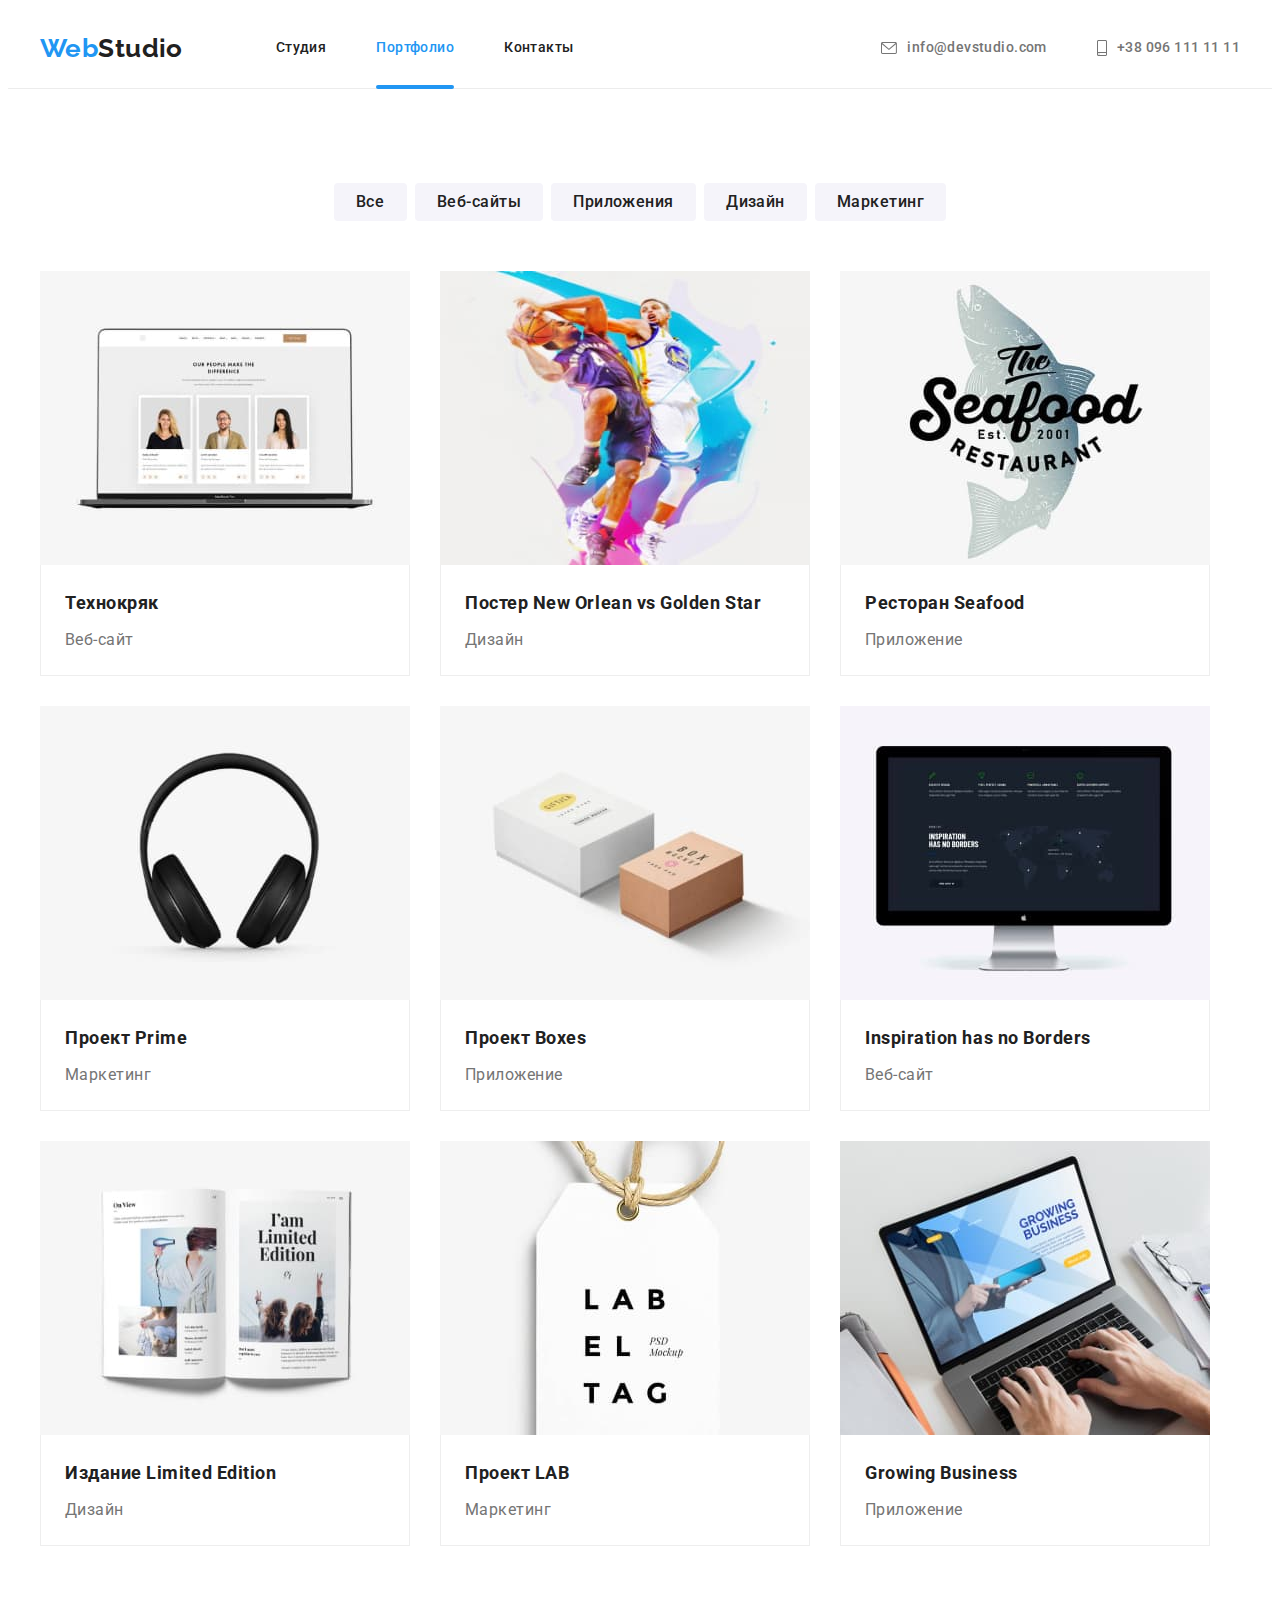
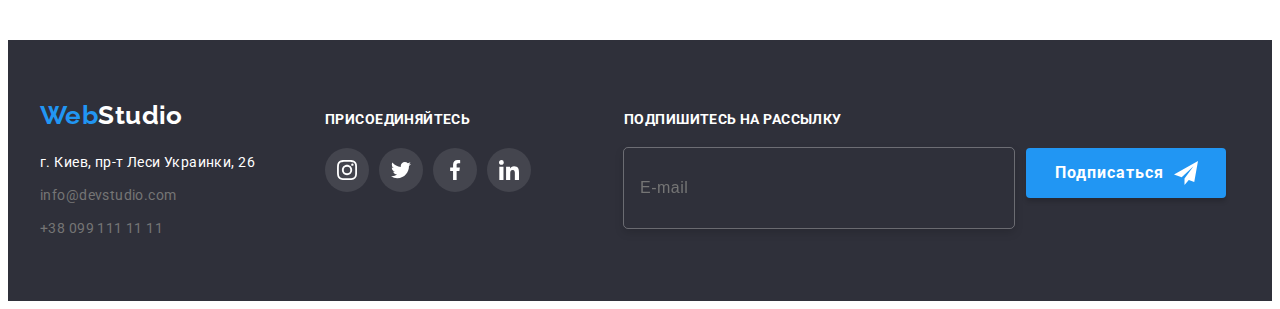
==== portfolio.html @ 765ac51c "Initial commit" ====
<!DOCTYPE html>
<html lang="ru">
  <head>
    <meta charset="UTF-8" />
    <meta http-equiv="X-UA-Compatible" content="IE=edge" />
    <meta name="viewport" content="width=device-width, initial-scale=1.0" />
    <title>HomeWork 02</title>
    <!-- normolize -->
    <link
      rel="stylesheet"
      href="https://cdnjs.cloudflare.com/ajax/libs/modern-normalize/1.1.0/modern-normalize.min.css"
      integrity="sha512-wpPYUAdjBVSE4KJnH1VR1HeZfpl1ub8YT/NKx4PuQ5NmX2tKuGu6U/JRp5y+Y8XG2tV+wKQpNHVUX03MfMFn9Q=="
      crossorigin="anonymous"
      referrerpolicy="no-referrer"
    />

    <!-- styles -->
    <link rel="stylesheet" href="./css/styles.css" />
    <!-- fonts -->
    <link rel="preconnect" href="https://fonts.googleapis.com" />
    <link rel="preconnect" href="https://fonts.gstatic.com" crossorigin />
    <link
      href="https://fonts.googleapis.com/css2?family=Raleway:wght@700&family=Roboto:wght@400;500;700;900&display=swap"
      rel="stylesheet"
    />
  </head>

  <body>
    <header class="site-top">
      <div class="container head-nav">
        <nav class="site-top-nav">
          <a class="link logo top" href="./index.html" lang="en"
            >Web<span class="half-logo-top">Studio</span></a
          >
          <ul class="list site-nav">
            <li class="menu">
              <a class="link studio" href="./index.html">Студия</a>
            </li>
            <li class="menu menu-current">
              <a class="link portfolio current" href="./portfolio.html">Портфолио</a>
            </li>
            <li class="menu">
              <a class="link contacts" href="#">Контакты</a>
            </li>
          </ul>
        </nav>
        <ul class="list site-contact">
          <li class="menu">
            <a class="link email" href="mailto:info@devstudio.com">
              <svg class="icon-email" width="16" height="12">
                <use href="./images/icons.svg#icon-email"></use>
              </svg>
              info@devstudio.com</a
            >
          </li>
          <li class="menu">
            <a class="link tel" href="tel:+380961111111">
              <svg class="icon-smartphone" width="10" height="16">
                <use href="./images/icons.svg#icon-smartphone"></use>
              </svg>
              +38 096 111 11 11</a
            >
          </li>
        </ul>
      </div>
    </header>

    <main>
      <!-- section filter and portfolio-progect-->
      <section class="filter section">
        <div class="container">
          <h1 class="visually-hidden">Фильтр</h1>
          <ul class="list filter-list">
            <li class="filter-btn">
              <button class="btn oll" type="button">Все</button>
            </li>
            <li class="filter-btn">
              <button class="btn web" type="button">Веб-сайты</button>
            </li>
            <li class="filter-btn">
              <button class="btn app" type="button">Приложения</button>
            </li>
            <li class="filter-btn">
              <button class="btn design" type="button">Дизайн</button>
            </li>
            <li class="filter-btn">
              <button class="btn marketing" type="button">Маркетинг</button>
            </li>
          </ul>
          <!-- portfolio-progects -->
          <ul class="list progect-list">
            <li class="progect">
                <a class="progect-link" href="#" target="_blank" rel="noreferrer noopener">
                  
                  
                  <div class="container-overlay">
                    <img
                    class="progect-picture"
                    src="./images/img-portfolio/img.jpg"
                    alt="Технокряк"
                    width="370"/>
                    
                    <p class="overlay">
                      Ресурс предлагает комплексные предложения с разным уровнем функционала и
                      сервисов. Все это позволит посетителю получить исчерпывающие сведения о компании
                      или частном лице.
                    </p>
                  </div>
                  <div class="container-list">
                    <h2 class="name-progect">Технокряк</h2>
                    <p class="description">Веб-сайт</p>
                  </div>
                  
                </a>
              
            </li>
            <li class="progect">
              <a class="progect-link" href="#" target="_blank" rel="noreferrer noopener">
                
                <div class="container-overlay">
                  <img
                  class="progect-picture"
                  src="./images/img-portfolio/img1.jpg"
                  alt="Постер New Orlean vs Golden Star"
                  width="370"
                  height="294"
                />
                  <p class="overlay">
                    Ресурс предлагает комплексные предложения с разным уровнем функционала и
                    сервисов. Все это позволит посетителю получить исчерпывающие сведения о компании
                    или частном лице.
                  </p>
                </div>
                <div class="container-list">
                  <h2 class="name-progect">Постер New Orlean vs Golden Star</h2>
                  <p class="description">Дизайн</p>
                </div>
              </a>
            </li>
            <li class="progect">
              <a class="progect-link" href="#" target="_blank" rel="noreferrer noopener">
               
                <div class="container-overlay">
                  <img
                  class="progect-picture"
                  src="./images/img-portfolio/img2.jpg"
                  alt="Ресторан Seafood"
                  width="370"
                  height="294"
                />
                  <p class="overlay">
                    Ресурс предлагает комплексные предложения с разным уровнем функционала и
                    сервисов. Все это позволит посетителю получить исчерпывающие сведения о компании
                    или частном лице.
                  </p>
                </div>
                <div class="container-list">
                  <h2 class="name-progect">Ресторан Seafood</h2>
                  <p class="description">Приложение</p>
                </div>
              </a>
            </li>
            <li class="progect">
              <a class="progect-link" href="#" target="_blank" rel="noreferrer noopener">
                
                <div class="container-overlay">
                  <img
                  class="progect-picture"
                  src="./images/img-portfolio/img3.jpg"
                  alt="Проект Prime"
                  width="370"
                  height="294"
                />
                  <p class="overlay">
                    Ресурс предлагает комплексные предложения с разным уровнем функционала и
                    сервисов. Все это позволит посетителю получить исчерпывающие сведения о компании
                    или частном лице.
                  </p>
                </div>
                <div class="container-list">
                  <h2 class="name-progect">Проект Prime</h2>
                  <p class="description">Маркетинг</p>
                </div>
              </a>
            </li>
            <li class="progect">
              <a class="progect-link" href="#" target="_blank" rel="noreferrer noopener">
                
                <div class="container-overlay">
                  <img
                  class="progect-picture"
                  src="./images/img-portfolio/img4.jpg"
                  alt="Проект Boxes"
                  width="370"
                  height="294"
                />
                  <p class="overlay">
                    Ресурс предлагает комплексные предложения с разным уровнем функционала и
                    сервисов. Все это позволит посетителю получить исчерпывающие сведения о компании
                    или частном лице.
                  </p>
                </div>
                <div class="container-list">
                  <h2 class="name-progect">Проект Boxes</h2>
                  <p class="description">Приложение</p>
                </div>
              </a>
            </li>
            <li class="progect">
              <a class="progect-link" href="#" target="_blank" rel="noreferrer noopener">
                
                <div class="container-overlay">
                  <img
                  class="progect-picture"
                  src="./images/img-portfolio/img5.jpg"
                  alt="Inspiration has no Borders"
                  width="370"
                  height="294"
                />
                  <p class="overlay">
                    Ресурс предлагает комплексные предложения с разным уровнем функционала и
                    сервисов. Все это позволит посетителю получить исчерпывающие сведения о компании
                    или частном лице.
                  </p>
                </div>
                <div class="container-list">
                  <h2 class="name-progect">Inspiration has no Borders</h2>
                  <p class="description">Веб-сайт</p>
                </div>
              </a>
            </li>
            <li class="progect">
              <a class="progect-link" href="#" target="_blank" rel="noreferrer noopener">
                
                <div class="container-overlay">
                  <img
                  class="progect-picture"
                  src="./images/img-portfolio/img6.jpg"
                  alt="Издание Limited Edition"
                  width="370"
                  height="294"
                />
                  <p class="overlay">
                    Ресурс предлагает комплексные предложения с разным уровнем функционала и
                    сервисов. Все это позволит посетителю получить исчерпывающие сведения о компании
                    или частном лице.
                  </p>
                </div>
                <div class="container-list">
                  <h2 class="name-progect">Издание Limited Edition</h2>
                  <p class="description">Дизайн</p>
                </div>
              </a>
            </li>
            <li class="progect">
              <a class="progect-link" href="#" target="_blank" rel="noreferrer noopener">
               
                <div class="container-overlay">
                  <img
                  class="progect-picture"
                  src="./images/img-portfolio/img7.jpg"
                  alt="Проект LAB"
                  width="370"
                  height="294"
                />
                  <p class="overlay">
                    Ресурс предлагает комплексные предложения с разным уровнем функционала и
                    сервисов. Все это позволит посетителю получить исчерпывающие сведения о компании
                    или частном лице.
                  </p>
                </div>
                <div class="container-list">
                  <h2 class="name-progect">Проект LAB</h2>
                  <p class="description">Маркетинг</p>
                </div>
              </a>
            </li>
            <li class="progect growing">
              <a class="progect-link" href="#" target="_blank" rel="noreferrer noopener">
                
                <div class="container-overlay">
                  <img
                  class="progect-picture"
                  src="./images/img-portfolio/img8.jpg"
                  alt="Growing Business"
                  width="370"
                  height="294"
                />
                  <p class="overlay">
                    Ресурс предлагает комплексные предложения с разным уровнем функционала и
                    сервисов. Все это позволит посетителю получить исчерпывающие сведения о компании
                    или частном лице.
                  </p>
                </div>
                <div class="container-list">
                  <h2 class="name-progect">Growing Business</h2>
                  <p class="description">Приложение</p>
                </div>
              </a>
            </li>
          </ul>
        </div>
      </section>
    </main>

    <footer class="site-bottom">
      <div class="container container-bottom">
        <div class="bottom-nav">
          <a class="link logo bottom" href="./index.html" lang="en"
            >Web<span class="half-logo-bottom">Studio</span></a
          >
          <address class="navigation-bottom">
            <ul class="list bottom">
              <li>
                <a
                  class="link adress-bottom"
                  href="https://goo.gl/maps/gmw98fR5VfGrEu179"
                  target="_blank"
                  rel="noreferrer noopener"
                  >г. Киев, пр-т Леси Украинки, 26</a
                >
              </li>
              <li>
                <a class="link email-bottom" href="mailto:info@devstudio.com">info@devstudio.com</a>
              </li>
              <li>
                <a class="link tel-bottom" href="tel:+380991111111">+38 099 111 11 11</a>
              </li>
            </ul>
          </address>
        </div>
        <!-- соцсети -->

        <div class="bottom-social">
          <p class="tageline-social">присоединяйтесь</p>
          <ul class="list social-list">
            <li class="bottom-social-link">
              <a class="link bottom-link" href="#" target="_blank" rel="noreferrer noopener">
                <svg class="icon-social-bottom" width="20" height="20">
                  <use href="./images/icons.svg#icon-instagram"></use>
                </svg>
              </a>
            </li>
            <li class="bottom-social-link">
              <a class="link bottom-link" href="#" target="_blank" rel="noreferrer noopener">
                <svg class="icon-social-bottom" width="20" height="20">
                  <use href="./images/icons.svg#icon-twitter"></use>
                </svg>
              </a>
            </li>
            <li class="bottom-social-link">
              <a class="link bottom-link" href="#" target="_blank" rel="noreferrer noopener">
                <svg class="icon-social-bottom" width="20" height="20">
                  <use href="./images/icons.svg#icon-facebook"></use>
                </svg>
              </a>
            </li>
            <li class="bottom-social-link">
              <a class="link bottom-link" href="#" target="_blank" rel="noreferrer noopener">
                <svg class="icon-social-bottom" width="20" height="20">
                  <use href="./images/icons.svg#icon-linkedin"></use>
                </svg>
              </a>
            </li>
          </ul>
        </div>
         <!-- форма подписки -->
         <div class="container-form-bottom">
          <p class="tageline-social social-form-bottom">Подпишитесь на рассылку</p>
          <form class="form-bottom">
            <input class="bottom-input-email"
             type="email"
             name="bottom-user-email"
             placeholder="E-mail"
             id="bottom-user-mail"
             required>

            <button class=" btn bottom-submit-btn" type="submit">Подписаться
              <svg class="icon-send-bottom" width="24" height="24">
                <use href="./images/icons.svg#icon-send"></use>
              </svg>
            </button>
          </form>
        </div>
      </div>
    </footer>
  </body>
</html>
---- css/styles.css ----
/* *,
*::before,
*::after {
  box-sizing: border-box;
} */


:root {
    --bk-color-body: #E5E5E5;
    --border-line-header: #ECECEC;
    --base-blue-color: #2196F3;
    --txt-gray-color: #757575;
    --txt-darkgray-color: #212121;
    --hover-txt-btn: #FFFFFF;
    --bk-cl-btn: #F5F4FA;
    --bk-cl-darkgray:#2F303A;
    --tagline-gray-cl:#212121;
    --bk-hat-blue:#188CE8;
    --pr-br-cl: #EEEEEE;
    --icon-fon: #F5F4FA;
    --color-social-icon-team: #AFB1B8;
    --bkc-p-we-doing: rgba(47, 48, 58, 0.8);

    /* animation */
    --animation: 250ms, cubic-bezier(0.4, 0, 0.2, 1);
}
body {
    font-family: 'Roboto', sans-serif;
    font-size: 14px;
    letter-spacing: 0.03em;
    background-color: var(--hover-txt-btn);
    color: var(--txt-gray-color);
}
h1,
h2,
h3,
h4,
h5,
h6,
p {
    margin: 0;
}
img {
    display: block;
    max-width: 100%;
    height: auto;
}
address {
    font-style: normal;
}
.container {
    width: 1200px;
    margin-left: auto;
    margin-right: auto;
    padding-left: 15px;
    padding-right: 15px;
}
.section { 
    padding-top: 94px;
    padding-bottom: 94px;
}
.list {
    list-style: none;
    margin: 0;
    padding: 0;
}
.link {
    text-decoration: none;
}
.site-top {
    border-bottom: 1px solid var(--border-line-header);
}


/* логотип */
.logo {
    color: var(--base-blue-color);
    font-family: 'Raleway', sans-serif;
    font-weight: 700;
    font-size: 26px;
    line-height: 1.19;
      
}
.half-logo-top {
    color:var(--txt-darkgray-color);
}

/* навигация в хэдэр */

.site-nav,
.site-contact,
.site-top-nav,
.head-nav {
    display: flex;
}
.site-nav {
    margin-left: 93px;
}
.site-top-nav,
.head-nav {
    align-items:center;
}
.site-contact {
    margin-left: auto;
}

.site-nav .menu:not(:last-child) {
    margin-right: 50px;
}
.site-contact .menu + .menu {
    margin-left: 50px;
}
.menu .portfolio,
.menu .studio, 
.menu .contacts,
.menu .email,
.menu .tel  {
    display: block;
    padding-top: 32px;
    padding-bottom: 32px;
}

.studio, 
.portfolio, 
.contacts {
    font-weight: 500;
    color: var(--txt-darkgray-color);
    font-size: 14px;
    line-height: 1.14;

    transition-property:color;
    transition-duration: 250ms;
    transition-timing-function: cubic-bezier(0.4, 0, 0.2, 1);
    
}
.studio:hover, 
.portfolio:hover, 
.contacts:hover {
    color: var(--base-blue-color);    
}
.studio:focus, 
.portfolio:focus, 
.contacts:focus {
    color: var(--base-blue-color);
}
.current {
    color: var(--base-blue-color);
}
.menu-current {
    position: relative;
}
.current::after {
    position:absolute;
    bottom: -1px;
    content:"";
    width: 100%;
    height: 4px;
    display: block;

    background-color: var(--base-blue-color);
    border-radius: 2px;

}

/* список контакты и email */
.email,
.tel {
    color:var(--txt-gray-color);
    font-weight: 500;
    font-size: 14px;
    line-height: 1.14;

    transition-property:color;
    transition-duration: 250ms;
    transition-timing-function: cubic-bezier(0.4, 0, 0.2, 1);

}
.link.email {
    display: flex;
    align-items: center;
}
.icon-email {
    fill: currentColor;
    margin-right: 10px;
}
.link.tel {
    display: flex;
    align-items: center;
}
.icon-smartphone {
    fill: currentColor;
    margin-right: 10px;
}

.email:hover, 
.tel:hover {
    color: var(--base-blue-color);    
}
.email:focus, .tel:focus {
    color:var(--base-blue-color);
}



/* начало контента странички портфолио */
/* основное меню Фильтры кнопки */


.list.filter-list {
    margin-bottom: 50px;

    display: flex;
    justify-content: center;
}
.filter-list .filter-btn + .filter-btn {
    margin-left: 8px;
}
.btn {
    padding: 6px 22px;

    background-color: var(--bk-cl-btn);
    border-radius: 4px;
    border: none;
    color: var(--txt-darkgray-color);
    font-family: 'Roboto', sans-serif;
    font-weight: 500;
    font-size: 16px;
    line-height: 1.62;
    letter-spacing: 0.03em;
    cursor: pointer;
    
    transition-property:color, background-color, box-shadow;
    transition-duration: 250ms;
    transition-timing-function: cubic-bezier(0.4, 0, 0.2, 1);

    
}
.btn:hover,
.btn:focus {
    background-color: var(--base-blue-color);
    color: var(--hover-txt-btn);
    box-shadow: 0px 3px 1px rgba(0, 0, 0, 0.1), 0px 1px 2px rgba(0, 0, 0, 0.08), 0px 2px 2px rgba(0, 0, 0, 0.12);
}
.btn.oll {
    min-width: 73px;
}
.btn.web {
    min-width: 128px;
}
.btn.app {
    min-width: 145px;
}
.btn.design {
    min-width: 103px;
}
.btn.marketing {
    min-width: 130px;
}


/* портфолио */
.progect-list {
    display: flex;
    flex-wrap: wrap;
}
.name-progect {
    font-size: 18px;
    line-height: 2;
    letter-spacing: 0.03em;  
    color: var(--txt-darkgray-color);
    margin-top: 0;
    margin-bottom: 4px;
}
.progect {
    
    /* background-color: var(--hover-txt-btn);
    /* border: 1px solid var(--pr-br-cl); */
    margin-bottom: 30px;
    margin-left: 30px;
    width: 370px;
}
.progect-link {
    position: relative;
    display: block;
    overflow: hidden;
    
    color: currentColor;
    text-decoration: none;
    transition:  box-shadow 250ms cubic-bezier(0.4, 0, 0.2, 1);
    
}
.progect-link:hover,
.progect-link:focus {
    box-shadow: 0px 1px 1px rgba(0, 0, 0, 0.12), 0px 4px 4px rgba(0, 0, 0, 0.06), 1px 4px 6px rgba(0, 0, 0, 0.16);
}
.container-overlay {
    position: relative;
    display: flex;
}
.overlay {
    position: absolute;
	top: 0;
	left: 0;
    opacity: 0;

	transform: scaleY(0);
    transform-origin: bottom center;

    padding: 63px 24px;
	align-items: center;
	justify-content: center;
	
	background-color: rgba(33, 150, 243, 0.9);
    font-size: 18px;
    line-height: 28px;
    letter-spacing: 0.03em;
    color: var(--hover-txt-btn);

	transition: transform 250ms cubic-bezier(0.4, 0, 0.2, 1), opacity 250ms cubic-bezier(0.4, 0, 0.2, 1);
}

.progect-link:hover .overlay,
.progect-link:focus .overlay {
    transform:scaleY(100%);
    opacity: 1;
}


.progect:nth-last-child(-n + 3) {
    margin-bottom: 0; 
}

.progect:nth-child(3n + 1) {
    margin-left: 0; 
}
.container-list {
    padding: 20px 24px;
    border: solid 1px var(--pr-br-cl);
    border-top: none;
    
}
.description {
    line-height: 1.88;
    letter-spacing: 0.03em;
    font-size: 16px;
    margin: 0;
}
/* конец контента странички портфолио */


/* футер */
.site-bottom {
    background-color: var(--bk-cl-darkgray);
    padding-top: 60px;
    padding-bottom: 60px;
}
.logo.bottom {
    margin-bottom: 20px;
    display: inline-block;
}
.half-logo-bottom {
    color: var(--hover-txt-btn);
}

/* .navigation-bottom {
    font-style:normal; 
}*/
.list.bottom li {
    margin-bottom: 9px;
}
.list.bottom li:last-child {
    margin-bottom: 0;
}
.adress-bottom {
    text-decoration: none;
    line-height: 1.71;
    color: var(--hover-txt-btn);

    transition-property:color;
    transition-duration: 250ms;
    transition-timing-function: cubic-bezier(0.4, 0, 0.2, 1);
}
.adress-bottom:hover, 
.adress-bottom:focus {
    color: var(--base-blue-color);

}
.email-bottom, 
.tel-bottom {
    text-decoration: none;
    color: var( --txt-gray-color);
    line-height: 1.71;

    transition-property:color;
    transition-duration: 250ms;
    transition-timing-function: cubic-bezier(0.4, 0, 0.2, 1);
}
.email-bottom:hover, 
.tel-bottom:hover,
.email-bottom:focus,
.tel-bottom:focus {
    color: var(--base-blue-color);
}


/* начало контент главной странички */
/* шапка */
.hat {
    background-color: var(--bk-cl-darkgray);
    text-align: center;

    padding-top: 200px;
    padding-bottom: 200px;
    max-width: 1600px;
    margin-left: auto;
    margin-right: auto;

    background-image: linear-gradient( rgba(47, 48, 58, 0.4),  rgba(47, 48, 58, 0.4)), url(../images/background-team.jpg);
    background-size: cover;
    background-position: center;
    background-repeat: no-repeat;
  
}
.tagline-hat {
    color: var(--hover-txt-btn);
    font-weight: 900;
    font-size: 44px;
    line-height: 1.36;
    letter-spacing: 0.06em;
    text-transform: uppercase;

    width: 696px;
    margin: 0 auto 30px;
    
}
.hat-btn {
    padding: 10px 32px;
    min-width: 200px;
    cursor: pointer;

    font-weight: 700;
    font-family:'Roboto', sans-serif;
    font-size: 16px;
    line-height: 1.88;
    letter-spacing: 0.06em;
    color:var(--hover-txt-btn);
    background-color: var(--base-blue-color);
    box-shadow: 0px 4px 4px rgba(0, 0, 0, 0.15);

    border-radius: 4px;
    border: none;
    
    transition-property:inherit;
    transition-duration: 250ms;
    transition-timing-function: cubic-bezier(0.4, 0, 0.2, 1);
}
.hat-btn:hover,
.hat-btn:focus {
    background-color: var( --bk-hat-blue);

}

/* особенности */
.visually-hidden {
    position: absolute;
    width: 1px;
    height: 1px;
    margin: -1px;
    border: 0;
    padding: 0;
    
    white-space: nowrap;
    clip-path: inset(100%);
    clip: rect(0 0 0 0);
    overflow: hidden;
  }

.section:nth-child(2) {
    padding-bottom: 0;
}
/* чем мы занимамся */
.peculiarities-list {
    display: flex;
}
.peculiarities-list .ideas + .ideas {
    margin-left: 30px;
}
.ideas {
    min-width: 270px;
}
.container-icon {
    display: flex;
    justify-content: center;
    align-items: center;
    margin-bottom: 30px;
    background-color: var(--icon-fon);
    /* width: 270px; */
    height: 120px;
}

.tagline-peculiarities {
    font-size: 14px;
    line-height: 1.14;
    letter-spacing: 0.03em;
    text-transform: uppercase;
    color: var(--tagline-gray-cl);
    margin-top: 0;
    margin-bottom: 10px;
}
.different-peculiarities {
    font-size: 14px;
    line-height: 1.71;
    letter-spacing: 0.03em;
    margin: 0;
}
/* we doing */
.tageline-we-doing {
    font-size: 36px;
    line-height: 1.17;
    text-align: center;
    letter-spacing: 0.03em;
    color: var(--tagline-gray-cl);

    margin-top: 0;
    margin-bottom: 50px;
}
.we-doing-list {
    display: flex;
}
.we-doing-list .paragraf + .paragraf {
    margin-left: 30px;
}
.we-doing-picture {
    cursor: pointer;

    transition-property: filter;
    transition-duration: 250ms;
    transition-timing-function: cubic-bezier(0.4, 0, 0.2, 1);
    
}
.we-doing-picture:hover {
    filter: drop-shadow(0px 4px 4px rgba(0, 0, 0, 0.25));
}
.we-doing-picture-description {
    position: absolute;

    width: 100%;
    display: flex;
    height: 70px;
    align-items: center;
    justify-content: center;

    bottom: 0;
    pointer-events: none;
 
    font-weight: 700;
    text-transform: uppercase;
    color: var(--hover-txt-btn);
    background-color: var(--bkc-p-we-doing);
}
.paragraf {
    position: relative;
}
/* our team */
.our-team {
    background-color: var(--bk-cl-btn);
    
}
.our-team-tagline {
    font-size: 36px;
    line-height: 1.17;
    text-align: center;
    letter-spacing: 0.03em;
    color:var(--tagline-gray-cl);
    margin-top: 0;
    margin-bottom: 50px;
}
.our-team-list {
    display: flex;
}
.our-team-list .our-team-block + .our-team-block {
    margin-left: 30px;

}
.container-team {
    padding-top: 30px;
    padding-bottom: 30px;

}
.name-our-team {
    font-weight: 500;
    font-size: 16px;
    line-height: 1.19;
    text-align: center;
    letter-spacing: 0.03em;
    color: var(--tagline-gray-cl);
    margin-top: 0;
    margin-bottom: 10px;
}
.description-our-team {
    margin-bottom: 16px;

    line-height: 1.19;
    text-align: center;
    font-size: 16px;
}

.social-team-list {
    display: flex;
    justify-content: center;
    align-items: center
}
.social-team-list .social-team-li + .social-team-li {
    margin-left: 10px;
}
.social-team-link {
    display: inline-flex;
    width: 44px;
    height: 44px;
    align-items: center;
    justify-content: center;
    border-radius: 50%;

    color: var(--color-social-icon-team);

    transition-property: color, background-color;
    transition-duration: 250ms;
    transition-timing-function: cubic-bezier(0.4, 0, 0.2, 1);
}
.social-team-link:hover,
.social-team-link:focus {
    background-color: var(--base-blue-color);
    color: var(--hover-txt-btn);
}
.icon-social-team {
    fill: currentColor;
}

.our-team-block {
    background: var(--hover-txt-btn);
    box-shadow: 0px 1px 3px rgba(0, 0, 0, 0.12), 0px 1px 1px rgba(0, 0, 0, 0.14), 0px 2px 1px rgba(0, 0, 0, 0.2);
    border-radius: 0px 0px 4px 4px;
    text-align: center;
}
.demianenko {
    background: url(4853.jpg);
}
.repina {
    background: url(5844.jpg);
}
.tarasov {
    background: url(16166.jpg);
}
.ermakov {
    background: url(2968.jpg);
}

/* постоянные клиенты */
.tageline-clients {
    font-size: 36px;
    line-height: 1.17;
    text-align: center;
    letter-spacing: 0.03em;
    color: var(--tagline-gray-cl);
    margin-top: 0;
    margin-bottom: 50px;
}
.our-clients {
    display: flex;
    align-items: center;
    justify-content: center;
}
.our-clients .some-client + .some-client {
    margin-left: 30px;
}
 /* .some-client {
    display: flex;
   
} */
.clients-link {
    width: 170px;
    height: 92px;
    border-radius: 4px;
    border:1px solid var(--color-social-icon-team);
    display:inline-flex;
    align-items: center;
    justify-content: center;

    color: var(--color-social-icon-team);

    transition-property: color, border-color;
    transition-duration: 250ms;
    transition-timing-function: cubic-bezier(0.4, 0, 0.2, 1);
}
.icon-clients {
    fill: currentColor;
}
.clients-link:hover,
.clients-link:focus,
.icon-clients:hover,
.icon-clients:focus {
    color: var(--base-blue-color);
    
}
.clients-link:hover,
.clients-link:focus {
    border-color: var(--base-blue-color);
}
/* social */
.tageline-social {
    font-size: 14px;
    font-weight: 700;
    line-height: 1.14;
    text-transform: uppercase;
    color: var(--hover-txt-btn);

   
    margin-bottom: 20px;
}
.container-bottom {
    display: flex;
    align-items: baseline;
}
.bottom-social {
    margin-left: 70px;
} 
.social-list {
    display: flex;
}
.bottom-link {
    display: inline-flex;
    width: 44px;
    height: 44px;
    align-items: center;
    justify-content: center;
    border-radius: 50%;

    background-color: rgba(255, 255, 255, 0.1);
    color: var(--hover-txt-btn);

    transition-property: background-color;
    transition-duration: 250ms;
    transition-timing-function: cubic-bezier(0.4, 0, 0.2, 1);
}
.bottom-link:hover,
.bottom-link:focus {
  
    background-color: var(--base-blue-color);
}
.icon-social-bottom {
    fill: currentColor;
  
}

.social-list .bottom-social-link + .bottom-social-link {
    margin-left: 10px;
}
/* модальне вікно */
.backdrop {
    position: fixed;
    top: 0;
    left: 0;
    opacity: 1;
    visibility: visible;
   

    width: 100%;
    height: 100%;

    background-color: rgba(0, 0, 0, 0.2);

    transition: opacity 250ms cubic-bezier(0.4, 0, 0.2, 1), visibility 250ms cubic-bezier(0.4, 0, 0.2, 1);
    
    
}
.backdrop.is-hidden {
    opacity: 0;
    pointer-events: none;
    visibility: hidden;

}

.modal {
    position: absolute;
    top: 50%;
    left: 50%;
    transform: translate(-50%, -50%);

    width: 528px;
    min-height: 581px;

    background-color: var(--hover-txt-btn);
    box-shadow: 0px 1px 3px rgba(0, 0, 0, 0.12), 0px 1px 1px rgba(0, 0, 0, 0.14), 0px 2px 1px rgba(0, 0, 0, 0.2);
    border-radius: 4px;

}
.close-button {
    position:absolute;
    top: 0;
    right: 0;
    transform: translate(-8px, 8px);

    /* display: flex; */
    width: 30px;
    height: 30px;

    background-color: var(--hover-txt-btn);
    border-radius: 50%;
    border: 1px solid rgba(0, 0, 0, 0.1);
    cursor: pointer;
    

}
.icon-close {
    position: absolute;
    top:50%;
    left:50%;
    transform: translate(-50%, -50%);
    transition: fill 250ms cubic-bezier(0.4, 0, 0.2, 1);
}
.close-button:hover .icon-close,
.close-button:focus .icon-close {
    fill: var(--base-blue-color);
}
/* форма подписки в футере */
.container-form-bottom {
    margin-left: 93px;
}
.form-bottom {
    display:flex;
}
.social-form-bottom {
    margin-bottom: 20px;
}
.bottom-input-email {
    display: inline-block;
    
    width: 358px;
    height: 50px;
    padding: 15px 16px;

    outline: 1px solid rgba(255, 255, 255, 0.3);
    border: none;
    filter: drop-shadow(0px 4px 4px rgba(0, 0, 0, 0.15));
    border-radius: 4px;
    background-color: var(--bk-cl-darkgray);
    color: var(--hover-txt-btn);
    font-size: 16px;
    letter-spacing: 0.03em;
}
.bottom-submit-btn {
    display: flex;
    align-items: center;
    text-align: center;

    margin-left: 12px;
    width: 200px;
    max-height: 50px;
    padding-left: 29px;
    padding-right: 28px;
    cursor: pointer;

    background-color: var(--base-blue-color);
    box-shadow: 0px 4px 4px rgba(0, 0, 0, 0.15);
    border-radius: 4px;
    color: var(--hover-txt-btn);
    letter-spacing: 0.06em;
    font-weight: 700;
}
.icon-send-bottom {
    margin-left: 10px;
    fill: var(--hover-txt-btn);

}
/* конец фoрмы подписки в футере */

/* форма в модалке */
.modal-form {
    padding: 40px;
}
.modal-tag {
    margin-bottom: 12px;
    
    font-weight: 700;
    font-size: 20px;
    text-align: center;
    letter-spacing: 0.03em;
    color: var(--tagline-gray-cl);
}
.form-label {
    display: inline-block;
    font-size: 12px;
    letter-spacing: 0.01em;
    margin-bottom: 4px;
}
.form-input {
   
    width: 448px;
    height: 40px;
    outline: 1px solid rgba(33, 33, 33, 0.2);
    border-radius: 4px;
    border: none;
    padding: 12px 10px 12px 42px;

    transition: outline-color 250ms cubic-bezier(0.4, 0, 0.2, 1);

}
.form-input:focus-within,
.form-input:hover
 {
    outline-color: var(--base-blue-color);
}
.form-input:focus-within ~ .icon-modal,
.form-input:hover ~ .icon-modal { 
    fill: var(--base-blue-color);
    
}
.form-message {
    /* margin-bottom: 20px; */
    padding: 12px 16px;
    resize: none;
    width: 448px;
    height: 120px;
    outline: 1px solid rgba(33, 33, 33, 0.2);
    border-radius: 4px;
    border: none;

    transition: outline-color 250ms cubic-bezier(0.4, 0, 0.2, 1);
}
.form-message:focus-within,
.form-message:hover {
    outline-color: var(--base-blue-color);
}
.form-field {
    position: relative;
    display: flex;
    flex-direction: column;
    text-align: start;
    margin-bottom: 10px;

    transition: border-color 250ms cubic-bezier(0.4, 0, 0.2, 1);
}
.form-field.message {
    margin-bottom: 20px;
}

.icon-modal  {
    position: absolute;
    top: 30px;
    left: 24px;
    transform: translate(-50%);
    transition: fill 250ms cubic-bezier(0.4, 0, 0.2, 1);

}
.agreement-document {
    color: var(--base-blue-color);
}
.form-checkbox {
    display: flex;
    justify-content: center;
    align-content: center;
    margin-bottom: 30px;
    
}
.icon-check-custom {
    display: inline-flex;
    text-align: center;
    justify-content: center;
    margin-right: 8px;
    outline: 2px var(--bk-cl-darkgray) solid;
    outline-offset: -2px;
    border-radius: 2px;

    transition: background-color 250ms cubic-bezier(0.4, 0, 0.2, 1), filter 250ms cubic-bezier(0.4, 0, 0.2, 1), outline-color 250ms cubic-bezier(0.4, 0, 0.2, 1);
   
}

.icon-checked { 
    fill: var(--hover-txt-btn);
}
.form-checkbox-input:checked + .icon-check-custom {
    background-color: var(--base-blue-color);
    filter: drop-shadow(0px 4px 4px rgba(0, 0, 0, 0.25));
    outline-color: var(--base-blue-color); 
}
 
.btn-modal-push {
    display: block;
    width: 200px;
    height: 50px;
    margin-left: auto;
    margin-right: auto;
    text-align: center;

    background-color: var(--base-blue-color);
    box-shadow: 0px 4px 4px rgba(0, 0, 0, 0.15);
    border: none;
    border-radius: 4px;
    cursor: pointer;

    color: var(--hover-txt-btn);
    font-weight: 700;
    font-size: 16px;
    line-height: 30px;
    letter-spacing: 0.06em;
    transition: background-color 250ms cubic-bezier(0.4, 0, 0.2, 1);
}
.btn-modal-push:hover,
.btn-modal-push:focus {
background-color: var(--bk-hat-blue);
}
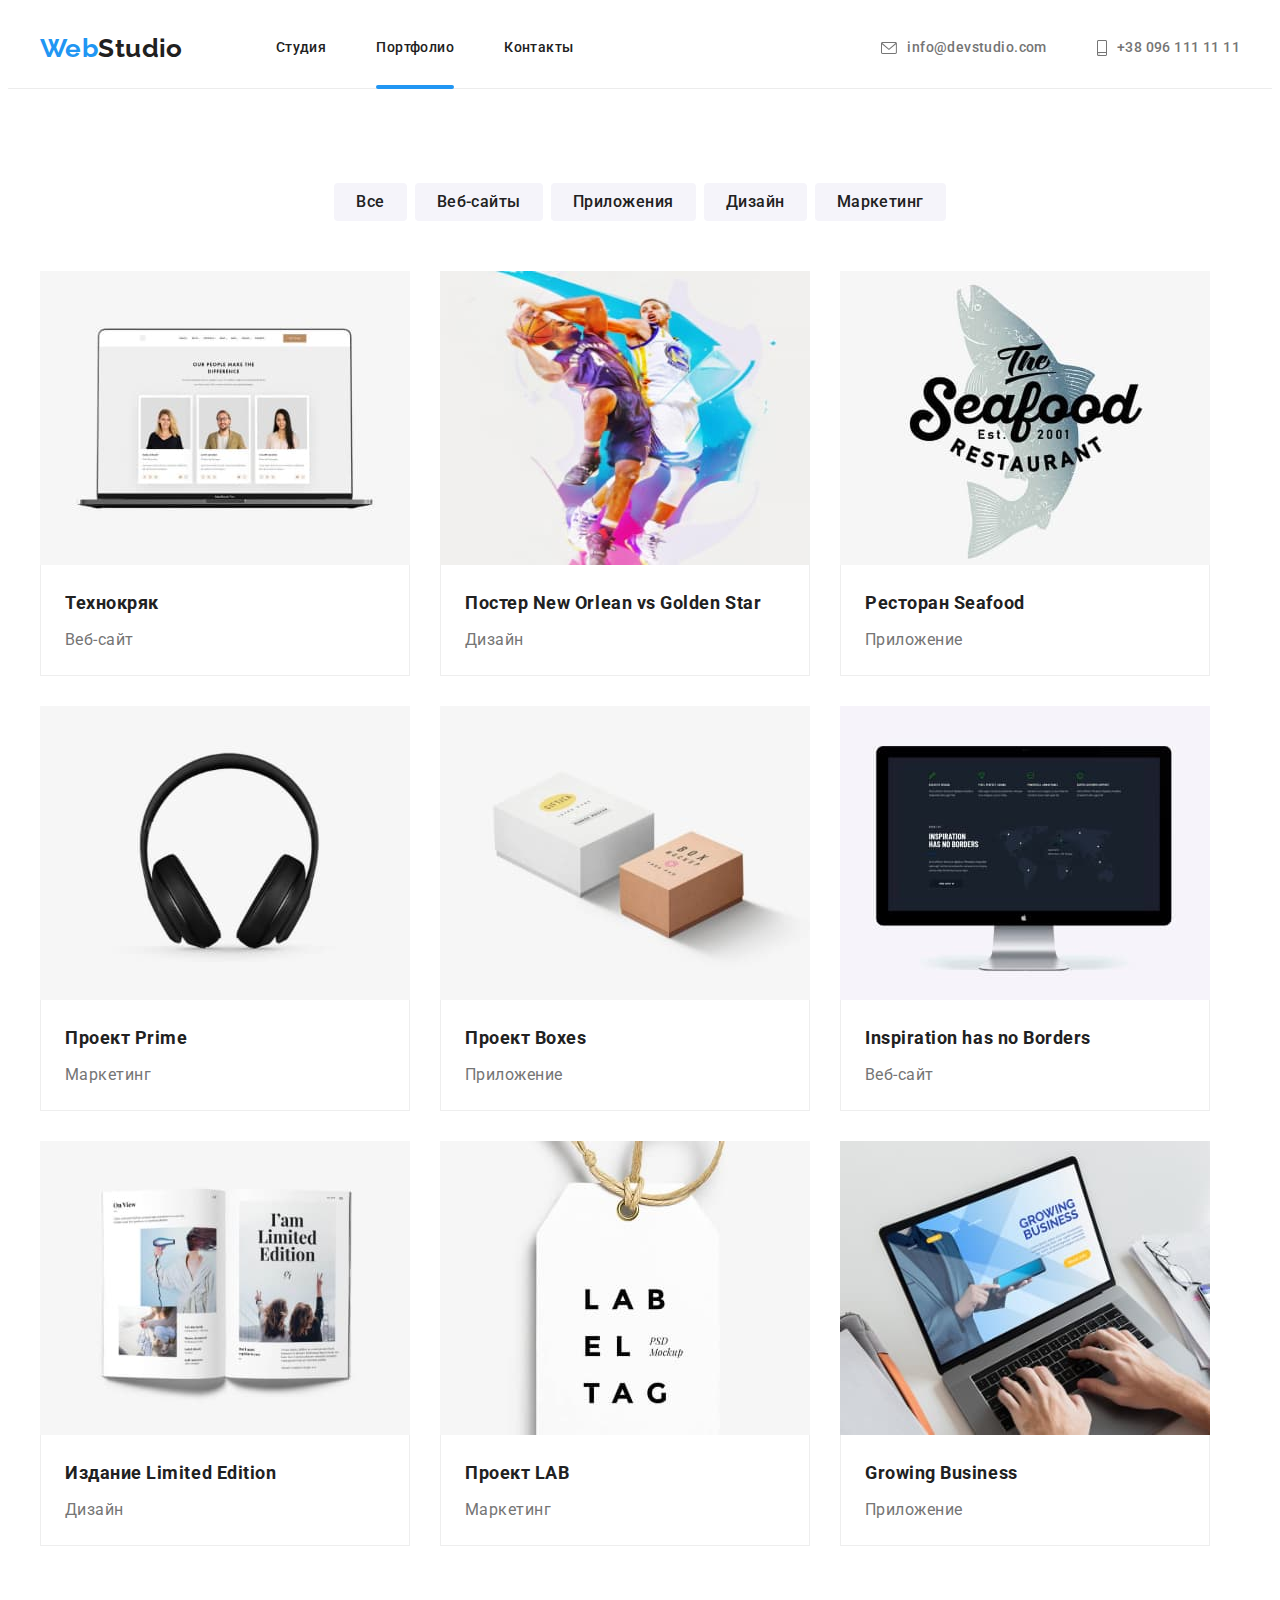
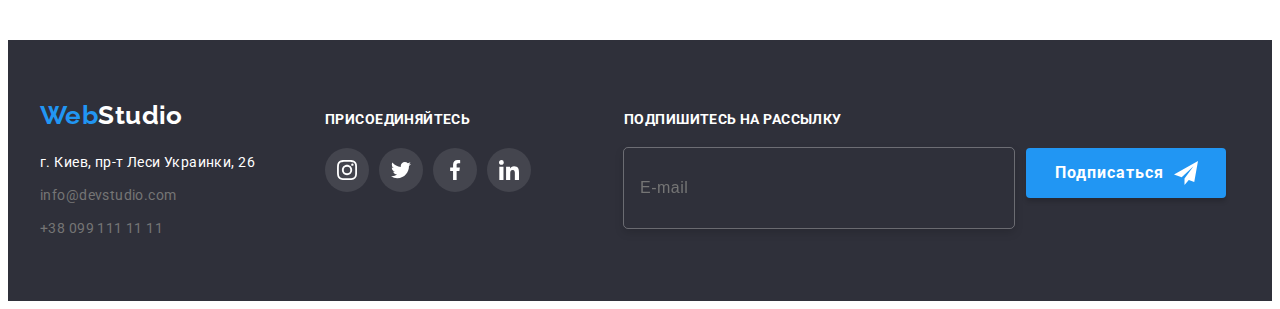
==== commit e5659c0e: "доработать модалку и формы" ====
--- a/portfolio.html
+++ b/portfolio.html
@@ -15,6 +15,7 @@
     />
 
     <!-- styles -->
+    <link rel="stylesheet" href="./css/main.min.css"/>
     <link rel="stylesheet" href="./css/styles.css" />
     <!-- fonts -->
     <link rel="preconnect" href="https://fonts.googleapis.com" />
@@ -27,35 +28,35 @@
 
   <body>
     <header class="site-top">
-      <div class="container head-nav">
-        <nav class="site-top-nav">
-          <a class="link logo top" href="./index.html" lang="en"
-            >Web<span class="half-logo-top">Studio</span></a
+      <div class="container site-top__container">
+        <nav class="site-top__nav">
+          <a class="link logo" href="./index.html" lang="en"
+            >Web<span class="logo--top-element">Studio</span></a
           >
-          <ul class="list site-nav">
-            <li class="menu">
-              <a class="link studio" href="./index.html">Студия</a>
-            </li>
-            <li class="menu menu-current">
-              <a class="link portfolio current" href="./portfolio.html">Портфолио</a>
-            </li>
-            <li class="menu">
-              <a class="link contacts" href="#">Контакты</a>
+          <ul class="list site-top__list">
+            <li class="list__menu">
+              <a class="link site-top__studio" href="./index.html">Студия</a>
+            </li>
+            <li class="list__menu site-top__element">
+              <a class="link site-top__portfolio current" href="./portfolio.html">Портфолио</a>
+            </li>
+            <li class="list__menu">
+              <a class="link site-top__contacts" href="#">Контакты</a>
             </li>
           </ul>
         </nav>
-        <ul class="list site-contact">
-          <li class="menu">
-            <a class="link email" href="mailto:info@devstudio.com">
-              <svg class="icon-email" width="16" height="12">
+        <ul class="list site-top__connection">
+          <li class="list__menu site-top__menu">
+            <a class="link list__email site-top__email" href="mailto:info@devstudio.com">
+              <svg class="list__icon-email" width="16" height="12">
                 <use href="./images/icons.svg#icon-email"></use>
               </svg>
               info@devstudio.com</a
             >
           </li>
-          <li class="menu">
-            <a class="link tel" href="tel:+380961111111">
-              <svg class="icon-smartphone" width="10" height="16">
+          <li class="list__menu site-top__menu">
+            <a class="link list__tel site-top__tel" href="tel:+380961111111">
+              <svg class="list__icon-smartphone" width="10" height="16">
                 <use href="./images/icons.svg#icon-smartphone"></use>
               </svg>
               +38 096 111 11 11</a
@@ -70,231 +71,230 @@
       <section class="filter section">
         <div class="container">
           <h1 class="visually-hidden">Фильтр</h1>
-          <ul class="list filter-list">
-            <li class="filter-btn">
-              <button class="btn oll" type="button">Все</button>
-            </li>
-            <li class="filter-btn">
-              <button class="btn web" type="button">Веб-сайты</button>
-            </li>
-            <li class="filter-btn">
-              <button class="btn app" type="button">Приложения</button>
-            </li>
-            <li class="filter-btn">
-              <button class="btn design" type="button">Дизайн</button>
-            </li>
-            <li class="filter-btn">
-              <button class="btn marketing" type="button">Маркетинг</button>
+          <ul class="list filter__list">
+            <li class="filter__element">
+              <button class="btn filter__oll" type="button">Все</button>
+            </li>
+            <li class="filter__element">
+              <button class="btn filter__web" type="button">Веб-сайты</button>
+            </li>
+            <li class="filter__element">
+              <button class="btn filter__app" type="button">Приложения</button>
+            </li>
+            <li class="filter__element">
+              <button class="btn filter__design" type="button">Дизайн</button>
+            </li>
+            <li class="filter__element">
+              <button class="btn filter__marketing" type="button">Маркетинг</button>
             </li>
           </ul>
           <!-- portfolio-progects -->
-          <ul class="list progect-list">
-            <li class="progect">
-                <a class="progect-link" href="#" target="_blank" rel="noreferrer noopener">
+          <ul class="list progect">
+            <li class="progect__element">
+                <a class="progect__link" href="#" target="_blank" rel="noreferrer noopener">
                   
-                  
-                  <div class="container-overlay">
+                  <div class="overlay">
                     <img
-                    class="progect-picture"
+                    class="progect__picture"
                     src="./images/img-portfolio/img.jpg"
                     alt="Технокряк"
                     width="370"/>
                     
-                    <p class="overlay">
+                    <p class="overlay__tagline">
                       Ресурс предлагает комплексные предложения с разным уровнем функционала и
                       сервисов. Все это позволит посетителю получить исчерпывающие сведения о компании
                       или частном лице.
                     </p>
                   </div>
-                  <div class="container-list">
-                    <h2 class="name-progect">Технокряк</h2>
-                    <p class="description">Веб-сайт</p>
+                  <div class="progect__container">
+                    <h2 class="progect__name">Технокряк</h2>
+                    <p class="progect__description">Веб-сайт</p>
                   </div>
                   
                 </a>
               
             </li>
-            <li class="progect">
-              <a class="progect-link" href="#" target="_blank" rel="noreferrer noopener">
-                
-                <div class="container-overlay">
-                  <img
-                  class="progect-picture"
+            <li class="progect__element">
+              <a class="progect__link" href="#" target="_blank" rel="noreferrer noopener">
+                
+                <div class="overlay">
+                  <img
+                  class="progect__picture"
                   src="./images/img-portfolio/img1.jpg"
                   alt="Постер New Orlean vs Golden Star"
                   width="370"
                   height="294"
                 />
-                  <p class="overlay">
-                    Ресурс предлагает комплексные предложения с разным уровнем функционала и
-                    сервисов. Все это позволит посетителю получить исчерпывающие сведения о компании
-                    или частном лице.
-                  </p>
-                </div>
-                <div class="container-list">
-                  <h2 class="name-progect">Постер New Orlean vs Golden Star</h2>
-                  <p class="description">Дизайн</p>
-                </div>
-              </a>
-            </li>
-            <li class="progect">
-              <a class="progect-link" href="#" target="_blank" rel="noreferrer noopener">
+                  <p class="overlay__tagline">
+                    Ресурс предлагает комплексные предложения с разным уровнем функционала и
+                    сервисов. Все это позволит посетителю получить исчерпывающие сведения о компании
+                    или частном лице.
+                  </p>
+                </div>
+                <div class="progect__container">
+                  <h2 class="progect__name">Постер New Orlean vs Golden Star</h2>
+                  <p class="progect__description">Дизайн</p>
+                </div>
+              </a>
+            </li>
+            <li class="progect__element">
+              <a class="progect__link" href="#" target="_blank" rel="noreferrer noopener">
                
-                <div class="container-overlay">
-                  <img
-                  class="progect-picture"
+                <div class="overlay">
+                  <img
+                  class="progect__picture"
                   src="./images/img-portfolio/img2.jpg"
                   alt="Ресторан Seafood"
                   width="370"
                   height="294"
                 />
-                  <p class="overlay">
-                    Ресурс предлагает комплексные предложения с разным уровнем функционала и
-                    сервисов. Все это позволит посетителю получить исчерпывающие сведения о компании
-                    или частном лице.
-                  </p>
-                </div>
-                <div class="container-list">
-                  <h2 class="name-progect">Ресторан Seafood</h2>
-                  <p class="description">Приложение</p>
-                </div>
-              </a>
-            </li>
-            <li class="progect">
-              <a class="progect-link" href="#" target="_blank" rel="noreferrer noopener">
-                
-                <div class="container-overlay">
-                  <img
-                  class="progect-picture"
+                  <p class="overlay__tagline">
+                    Ресурс предлагает комплексные предложения с разным уровнем функционала и
+                    сервисов. Все это позволит посетителю получить исчерпывающие сведения о компании
+                    или частном лице.
+                  </p>
+                </div>
+                <div class="progect__container">
+                  <h2 class="progect__name">Ресторан Seafood</h2>
+                  <p class="progect__description">Приложение</p>
+                </div>
+              </a>
+            </li>
+            <li class="progect__element">
+              <a class="progect__link" href="#" target="_blank" rel="noreferrer noopener">
+                
+                <div class="overlay">
+                  <img
+                  class="progect__picture"
                   src="./images/img-portfolio/img3.jpg"
                   alt="Проект Prime"
                   width="370"
                   height="294"
                 />
-                  <p class="overlay">
-                    Ресурс предлагает комплексные предложения с разным уровнем функционала и
-                    сервисов. Все это позволит посетителю получить исчерпывающие сведения о компании
-                    или частном лице.
-                  </p>
-                </div>
-                <div class="container-list">
-                  <h2 class="name-progect">Проект Prime</h2>
-                  <p class="description">Маркетинг</p>
-                </div>
-              </a>
-            </li>
-            <li class="progect">
-              <a class="progect-link" href="#" target="_blank" rel="noreferrer noopener">
-                
-                <div class="container-overlay">
-                  <img
-                  class="progect-picture"
+                  <p class="overlay__tagline">
+                    Ресурс предлагает комплексные предложения с разным уровнем функционала и
+                    сервисов. Все это позволит посетителю получить исчерпывающие сведения о компании
+                    или частном лице.
+                  </p>
+                </div>
+                <div class="progect__container">
+                  <h2 class="progect__name">Проект Prime</h2>
+                  <p class="progect__description">Маркетинг</p>
+                </div>
+              </a>
+            </li>
+            <li class="progect__element">
+              <a class="progect__link" href="#" target="_blank" rel="noreferrer noopener">
+                
+                <div class="overlay">
+                  <img
+                  class="progect__picture"
                   src="./images/img-portfolio/img4.jpg"
                   alt="Проект Boxes"
                   width="370"
                   height="294"
                 />
-                  <p class="overlay">
-                    Ресурс предлагает комплексные предложения с разным уровнем функционала и
-                    сервисов. Все это позволит посетителю получить исчерпывающие сведения о компании
-                    или частном лице.
-                  </p>
-                </div>
-                <div class="container-list">
-                  <h2 class="name-progect">Проект Boxes</h2>
-                  <p class="description">Приложение</p>
-                </div>
-              </a>
-            </li>
-            <li class="progect">
-              <a class="progect-link" href="#" target="_blank" rel="noreferrer noopener">
-                
-                <div class="container-overlay">
-                  <img
-                  class="progect-picture"
+                  <p class="overlay__tagline">
+                    Ресурс предлагает комплексные предложения с разным уровнем функционала и
+                    сервисов. Все это позволит посетителю получить исчерпывающие сведения о компании
+                    или частном лице.
+                  </p>
+                </div>
+                <div class="progect__container">
+                  <h2 class="progect__name">Проект Boxes</h2>
+                  <p class="progect__description">Приложение</p>
+                </div>
+              </a>
+            </li>
+            <li class="progect__element">
+              <a class="progect__link" href="#" target="_blank" rel="noreferrer noopener">
+                
+                <div class="overlay">
+                  <img
+                  class="progect__picture"
                   src="./images/img-portfolio/img5.jpg"
                   alt="Inspiration has no Borders"
                   width="370"
                   height="294"
                 />
-                  <p class="overlay">
-                    Ресурс предлагает комплексные предложения с разным уровнем функционала и
-                    сервисов. Все это позволит посетителю получить исчерпывающие сведения о компании
-                    или частном лице.
-                  </p>
-                </div>
-                <div class="container-list">
-                  <h2 class="name-progect">Inspiration has no Borders</h2>
-                  <p class="description">Веб-сайт</p>
-                </div>
-              </a>
-            </li>
-            <li class="progect">
-              <a class="progect-link" href="#" target="_blank" rel="noreferrer noopener">
-                
-                <div class="container-overlay">
-                  <img
-                  class="progect-picture"
+                  <p class="overlay__tagline">
+                    Ресурс предлагает комплексные предложения с разным уровнем функционала и
+                    сервисов. Все это позволит посетителю получить исчерпывающие сведения о компании
+                    или частном лице.
+                  </p>
+                </div>
+                <div class="progect__container">
+                  <h2 class="progect__name">Inspiration has no Borders</h2>
+                  <p class="progect__description">Веб-сайт</p>
+                </div>
+              </a>
+            </li>
+            <li class="progect__element">
+              <a class="progect__link" href="#" target="_blank" rel="noreferrer noopener">
+                
+                <div class="overlay">
+                  <img
+                  class="progect__picture"
                   src="./images/img-portfolio/img6.jpg"
                   alt="Издание Limited Edition"
                   width="370"
                   height="294"
                 />
-                  <p class="overlay">
-                    Ресурс предлагает комплексные предложения с разным уровнем функционала и
-                    сервисов. Все это позволит посетителю получить исчерпывающие сведения о компании
-                    или частном лице.
-                  </p>
-                </div>
-                <div class="container-list">
-                  <h2 class="name-progect">Издание Limited Edition</h2>
-                  <p class="description">Дизайн</p>
-                </div>
-              </a>
-            </li>
-            <li class="progect">
-              <a class="progect-link" href="#" target="_blank" rel="noreferrer noopener">
+                  <p class="overlay__tagline">
+                    Ресурс предлагает комплексные предложения с разным уровнем функционала и
+                    сервисов. Все это позволит посетителю получить исчерпывающие сведения о компании
+                    или частном лице.
+                  </p>
+                </div>
+                <div class="progect__container">
+                  <h2 class="progect__name">Издание Limited Edition</h2>
+                  <p class="progect__description">Дизайн</p>
+                </div>
+              </a>
+            </li>
+            <li class="progect__element">
+              <a class="progect__link" href="#" target="_blank" rel="noreferrer noopener">
                
-                <div class="container-overlay">
-                  <img
-                  class="progect-picture"
+                <div class="overlay">
+                  <img
+                  class="progect__picture"
                   src="./images/img-portfolio/img7.jpg"
                   alt="Проект LAB"
                   width="370"
                   height="294"
                 />
-                  <p class="overlay">
-                    Ресурс предлагает комплексные предложения с разным уровнем функционала и
-                    сервисов. Все это позволит посетителю получить исчерпывающие сведения о компании
-                    или частном лице.
-                  </p>
-                </div>
-                <div class="container-list">
-                  <h2 class="name-progect">Проект LAB</h2>
-                  <p class="description">Маркетинг</p>
-                </div>
-              </a>
-            </li>
-            <li class="progect growing">
-              <a class="progect-link" href="#" target="_blank" rel="noreferrer noopener">
-                
-                <div class="container-overlay">
-                  <img
-                  class="progect-picture"
+                  <p class="overlay__tagline">
+                    Ресурс предлагает комплексные предложения с разным уровнем функционала и
+                    сервисов. Все это позволит посетителю получить исчерпывающие сведения о компании
+                    или частном лице.
+                  </p>
+                </div>
+                <div class="progect__container">
+                  <h2 class="progect__name">Проект LAB</h2>
+                  <p class="progect__description">Маркетинг</p>
+                </div>
+              </a>
+            </li>
+            <li class="progect__element growing">
+              <a class="progect__link" href="#" target="_blank" rel="noreferrer noopener">
+                
+                <div class="overlay">
+                  <img
+                  class="progect__picture"
                   src="./images/img-portfolio/img8.jpg"
                   alt="Growing Business"
                   width="370"
                   height="294"
                 />
-                  <p class="overlay">
-                    Ресурс предлагает комплексные предложения с разным уровнем функционала и
-                    сервисов. Все это позволит посетителю получить исчерпывающие сведения о компании
-                    или частном лице.
-                  </p>
-                </div>
-                <div class="container-list">
-                  <h2 class="name-progect">Growing Business</h2>
-                  <p class="description">Приложение</p>
+                  <p class="overlay__tagline">
+                    Ресурс предлагает комплексные предложения с разным уровнем функционала и
+                    сервисов. Все это позволит посетителю получить исчерпывающие сведения о компании
+                    или частном лице.
+                  </p>
+                </div>
+                <div class="progect__container">
+                  <h2 class="progect__name">Growing Business</h2>
+                  <p class="progect__description">Приложение</p>
                 </div>
               </a>
             </li>
@@ -304,60 +304,60 @@
     </main>
 
     <footer class="site-bottom">
-      <div class="container container-bottom">
-        <div class="bottom-nav">
-          <a class="link logo bottom" href="./index.html" lang="en"
-            >Web<span class="half-logo-bottom">Studio</span></a
+      <div class="container site-bottom__container">
+        <div class="site-bottom__nav">
+          <a class="link logo bottom site-bottom__link" href="./index.html" lang="en"
+            >Web<span class="logo--bottom-element">Studio</span></a
           >
-          <address class="navigation-bottom">
-            <ul class="list bottom">
-              <li>
+          <address class="site-bottom__navigation">
+            <ul class="list  site-bottom__list">
+              <li class="site-bottom__element">
                 <a
-                  class="link adress-bottom"
+                  class="link site-bottom__adress"
                   href="https://goo.gl/maps/gmw98fR5VfGrEu179"
                   target="_blank"
                   rel="noreferrer noopener"
                   >г. Киев, пр-т Леси Украинки, 26</a
                 >
               </li>
-              <li>
-                <a class="link email-bottom" href="mailto:info@devstudio.com">info@devstudio.com</a>
+              <li class="site-bottom__element">
+                <a class="link site-bottom__email" href="mailto:info@devstudio.com">info@devstudio.com</a>
               </li>
-              <li>
-                <a class="link tel-bottom" href="tel:+380991111111">+38 099 111 11 11</a>
+              <li class="site-bottom__element">
+                <a class="link site-bottom__tel" href="tel:+380991111111">+38 099 111 11 11</a>
               </li>
             </ul>
           </address>
         </div>
         <!-- соцсети -->
 
-        <div class="bottom-social">
-          <p class="tageline-social">присоединяйтесь</p>
-          <ul class="list social-list">
-            <li class="bottom-social-link">
-              <a class="link bottom-link" href="#" target="_blank" rel="noreferrer noopener">
-                <svg class="icon-social-bottom" width="20" height="20">
+        <div class="site-bottom__social social">
+          <p class="social__tageline">присоединяйтесь</p>
+          <ul class="list social__list">
+            <li class="social__element">
+              <a class="link social__link" href="#" target="_blank" rel="noreferrer noopener">
+                <svg class="social__icon-bottom" width="20" height="20">
                   <use href="./images/icons.svg#icon-instagram"></use>
                 </svg>
               </a>
             </li>
-            <li class="bottom-social-link">
-              <a class="link bottom-link" href="#" target="_blank" rel="noreferrer noopener">
-                <svg class="icon-social-bottom" width="20" height="20">
+            <li class="social__element">
+              <a class="link social__link" href="#" target="_blank" rel="noreferrer noopener">
+                <svg class="social__icon-bottom" width="20" height="20">
                   <use href="./images/icons.svg#icon-twitter"></use>
                 </svg>
               </a>
             </li>
-            <li class="bottom-social-link">
-              <a class="link bottom-link" href="#" target="_blank" rel="noreferrer noopener">
-                <svg class="icon-social-bottom" width="20" height="20">
+            <li class="social__element">
+              <a class="link social__link" href="#" target="_blank" rel="noreferrer noopener">
+                <svg class="social__icon-bottom" width="20" height="20">
                   <use href="./images/icons.svg#icon-facebook"></use>
                 </svg>
               </a>
             </li>
-            <li class="bottom-social-link">
-              <a class="link bottom-link" href="#" target="_blank" rel="noreferrer noopener">
-                <svg class="icon-social-bottom" width="20" height="20">
+            <li class="social__element">
+              <a class="link social__link" href="#" target="_blank" rel="noreferrer noopener">
+                <svg class="social__icon-bottom" width="20" height="20">
                   <use href="./images/icons.svg#icon-linkedin"></use>
                 </svg>
               </a>
@@ -365,8 +365,8 @@
           </ul>
         </div>
          <!-- форма подписки -->
-         <div class="container-form-bottom">
-          <p class="tageline-social social-form-bottom">Подпишитесь на рассылку</p>
+         <div class="site-bottom__form form">
+          <p class="social__tageline social-form-bottom">Подпишитесь на рассылку</p>
           <form class="form-bottom">
             <input class="bottom-input-email"
              type="email"
--- a/css/main.min.css
+++ b/css/main.min.css
@@ -0,0 +1 @@
+:root{--bk-color-body: #E5E5E5;--border-line-header: #ECECEC;--base-blue-color: #2196F3;--txt-gray-color: #757575;--txt-darkgray-color: #212121;--hover-txt-btn: #FFFFFF;--bk-cl-btn: #F5F4FA;--bk-cl-darkgray:#2F303A;--tagline-gray-cl:#212121;--bk-hat-blue:#188CE8;--pr-br-cl: #EEEEEE;--icon-fon: #F5F4FA;--color-social-icon-team: #AFB1B8;--bkc-p-we-doing: rgba(47, 48, 58, 0.8);--good-anim: 250ms, cubic-bezier(0.4, 0, 0.2, 1)}.visually-hidden{position:absolute;width:1px;height:1px;margin:-1px;border:0;padding:0;white-space:nowrap;-webkit-clip-path:inset(100%);clip-path:inset(100%);clip:rect(0 0 0 0);overflow:hidden}body{font-family:"Roboto",sans-serif;font-size:14px;letter-spacing:.03em;background-color:var(--hover-txt-btn);color:var(--txt-gray-color)}h1,h2,h3,h4,h5,h6,p{margin:0}img{display:block;max-width:100%;height:auto}address{font-style:normal}.list{list-style:none;margin:0;padding:0}.link{text-decoration:none}.btn{padding:6px 22px;background-color:var(--bk-cl-btn);border-radius:4px;border:none;color:var(--txt-darkgray-color);font-family:"Roboto",sans-serif;font-weight:500;font-size:16px;line-height:1.62;letter-spacing:.03em;cursor:pointer;-webkit-transition-property:color,background-color,-webkit-box-shadow;transition-property:color,background-color,-webkit-box-shadow;transition-property:color,background-color,box-shadow;transition-property:color,background-color,box-shadow,-webkit-box-shadow;-webkit-transition-duration:250ms;transition-duration:250ms;-webkit-transition-timing-function:cubic-bezier(0.4, 0, 0.2, 1);transition-timing-function:cubic-bezier(0.4, 0, 0.2, 1)}.btn:hover,.btn:focus{background-color:var(--base-blue-color);color:var(--hover-txt-btn);-webkit-box-shadow:0px 3px 1px rgba(0,0,0,.1),0px 1px 2px rgba(0,0,0,.08),0px 2px 2px rgba(0,0,0,.12);box-shadow:0px 3px 1px rgba(0,0,0,.1),0px 1px 2px rgba(0,0,0,.08),0px 2px 2px rgba(0,0,0,.12)}.btn .filter__oll{min-width:73px}.btn .filter__web{min-width:128px}.btn .filter__app{min-width:145px}.btn .filter__design{min-width:103px}.btn .filter__marketing{min-width:130px}.btn__hat{padding:10px 32px;min-width:200px;cursor:pointer;font-weight:700;font-family:"Roboto",sans-serif;font-size:16px;line-height:1.88;letter-spacing:.06em;color:var(--hover-txt-btn);background-color:var(--base-blue-color);-webkit-box-shadow:0px 4px 4px rgba(0,0,0,.15);box-shadow:0px 4px 4px rgba(0,0,0,.15);border-radius:4px;border:none;-webkit-transition-property:inherit;transition-property:inherit;-webkit-transition-duration:250ms;transition-duration:250ms;-webkit-transition-timing-function:cubic-bezier(0.4, 0, 0.2, 1);transition-timing-function:cubic-bezier(0.4, 0, 0.2, 1)}.btn__hat:hover,.btn__hat:focus{background-color:var(--bk-hat-blue)}.container{width:1200px;margin-left:auto;margin-right:auto;padding-left:15px;padding-right:15px}.section{padding-top:94px;padding-bottom:94px}.section:nth-child(2){padding-bottom:0}.logo{color:var(--base-blue-color);font-family:"Raleway",sans-serif;font-weight:700;font-size:26px;line-height:1.19}.logo.bottom{margin-bottom:20px;display:inline-block}.logo--top-element{color:var(--txt-darkgray-color)}.logo--bottom-element{color:var(--hover-txt-btn)}.current{color:var(--base-blue-color)}.current::after{position:absolute;bottom:-1px;content:"";width:100%;height:4px;display:block;background-color:var(--base-blue-color);border-radius:2px}.list__email,.list__tel{color:var(--txt-gray-color);font-weight:500;font-size:14px;line-height:1.14;-webkit-transition-property:color;transition-property:color;-webkit-transition-duration:250ms;transition-duration:250ms;-webkit-transition-timing-function:cubic-bezier(0.4, 0, 0.2, 1);transition-timing-function:cubic-bezier(0.4, 0, 0.2, 1)}.list__icon-email{fill:currentColor;margin-right:10px}.list__icon-smartphone{fill:currentColor;margin-right:10px}.list__email:hover,.list__tel:hover{color:var(--base-blue-color)}.list__email:focus,.list__tel:focus{color:var(--base-blue-color)}.link.list__email,.link.list__tel{display:-webkit-box;display:-ms-flexbox;display:flex;-webkit-box-align:center;-ms-flex-align:center;align-items:center}.overlay{position:relative;display:-webkit-box;display:-ms-flexbox;display:flex}.overlay__tagline{position:absolute;top:0;left:0;opacity:0;-webkit-transform:scaleY(0);transform:scaleY(0);-webkit-transform-origin:bottom center;transform-origin:bottom center;padding:63px 24px;-webkit-box-align:center;-ms-flex-align:center;align-items:center;-webkit-box-pack:center;-ms-flex-pack:center;justify-content:center;background-color:rgba(33,150,243,.9);font-size:18px;line-height:28px;letter-spacing:.03em;color:var(--hover-txt-btn);-webkit-transition:opacity 250ms cubic-bezier(0.4, 0, 0.2, 1),-webkit-transform 250ms cubic-bezier(0.4, 0, 0.2, 1);transition:opacity 250ms cubic-bezier(0.4, 0, 0.2, 1),-webkit-transform 250ms cubic-bezier(0.4, 0, 0.2, 1);transition:transform 250ms cubic-bezier(0.4, 0, 0.2, 1),opacity 250ms cubic-bezier(0.4, 0, 0.2, 1);transition:transform 250ms cubic-bezier(0.4, 0, 0.2, 1),opacity 250ms cubic-bezier(0.4, 0, 0.2, 1),-webkit-transform 250ms cubic-bezier(0.4, 0, 0.2, 1)}.social__tageline{font-size:14px;font-weight:700;line-height:1.14;text-transform:uppercase;color:var(--hover-txt-btn);margin-bottom:20px}.social__list{display:-webkit-box;display:-ms-flexbox;display:flex}.social__link{display:-webkit-inline-box;display:-ms-inline-flexbox;display:inline-flex;width:44px;height:44px;-webkit-box-align:center;-ms-flex-align:center;align-items:center;-webkit-box-pack:center;-ms-flex-pack:center;justify-content:center;border-radius:50%;background-color:rgba(255,255,255,.1);color:var(--hover-txt-btn);-webkit-transition-property:background-color;transition-property:background-color;-webkit-transition-duration:250ms;transition-duration:250ms;-webkit-transition-timing-function:cubic-bezier(0.4, 0, 0.2, 1);transition-timing-function:cubic-bezier(0.4, 0, 0.2, 1)}.social__link:hover,.social__link:focus{background-color:var(--base-blue-color)}.social__list .social__element+.social__element{margin-left:10px}.social-schedule__icon,.social__icon-bottom{fill:currentColor}.social-schedule{display:-webkit-box;display:-ms-flexbox;display:flex;-webkit-box-pack:center;-ms-flex-pack:center;justify-content:center;-webkit-box-align:center;-ms-flex-align:center;align-items:center}.social-schedule .social-schedule__element+.social-schedule__element{margin-left:10px}.social-schedule__link{display:-webkit-inline-box;display:-ms-inline-flexbox;display:inline-flex;width:44px;height:44px;-webkit-box-align:center;-ms-flex-align:center;align-items:center;-webkit-box-pack:center;-ms-flex-pack:center;justify-content:center;border-radius:50%;color:var(--color-social-icon-team);-webkit-transition-property:color,background-color;transition-property:color,background-color;-webkit-transition-duration:250ms;transition-duration:250ms;-webkit-transition-timing-function:cubic-bezier(0.4, 0, 0.2, 1);transition-timing-function:cubic-bezier(0.4, 0, 0.2, 1)}.social-schedule__link:hover,.social-schedule__link:focus{background-color:var(--base-blue-color);color:var(--hover-txt-btn)}.site-top__list,.site-top__connection,.site-top__nav,.site-top__container{display:-webkit-box;display:-ms-flexbox;display:flex}.site-top__list{margin-left:93px}.site-top__nav,.site-top__container{-webkit-box-align:center;-ms-flex-align:center;align-items:center}.site-top__connection{margin-left:auto}.site-top__list .list__menu:not(:last-child){margin-right:50px}.site-top__connection .list__menu+.list__menu{margin-left:50px}.site-top__portfolio,.site-top__studio,.site-top__contacts,.site-top__email,.site-top__tel{display:block;padding-top:32px;padding-bottom:32px}.site-top__studio,.site-top__portfolio,.site-top__contacts{font-weight:500;color:var(--txt-darkgray-color);font-size:14px;line-height:1.14;-webkit-transition-property:color;transition-property:color;-webkit-transition-duration:250ms;transition-duration:250ms;-webkit-transition-timing-function:cubic-bezier(0.4, 0, 0.2, 1);transition-timing-function:cubic-bezier(0.4, 0, 0.2, 1)}.site-top__studio:hover,.site-top__portfolio:hover,.site-top__contacts:hover{color:var(--base-blue-color)}.site-top__studio:focus,.site-top__portfolio:focus,.site-top__contacts:focus{color:var(--base-blue-color)}.site-top__element{position:relative}.site-top{border-bottom:1px solid var(--border-line-header)}.hat{padding-top:200px;padding-bottom:200px;max-width:1600px;margin-left:auto;margin-right:auto;background-color:var(--bk-cl-darkgray);text-align:center;background-image:-webkit-gradient(linear, left top, left bottom, from(rgba(47, 48, 58, 0.4)), to(rgba(47, 48, 58, 0.4))),url(../images/background-team.jpg);background-image:linear-gradient(rgba(47, 48, 58, 0.4), rgba(47, 48, 58, 0.4)),url(../images/background-team.jpg);background-size:cover;background-position:center;background-repeat:no-repeat}.hat__tagline{width:696px;margin:0 auto 30px;color:var(--hover-txt-btn);font-weight:900;font-size:44px;line-height:1.36;letter-spacing:.06em;text-transform:uppercase}.filter__list{margin-bottom:50px;display:-webkit-box;display:-ms-flexbox;display:flex;-webkit-box-pack:center;-ms-flex-pack:center;justify-content:center}.filter__list .filter__element+.filter__element{margin-left:8px}.progect{display:-webkit-box;display:-ms-flexbox;display:flex;-ms-flex-wrap:wrap;flex-wrap:wrap}.progect__name{font-size:18px;line-height:2;letter-spacing:.03em;color:var(--txt-darkgray-color);margin-top:0;margin-bottom:4px}.progect__element{margin-bottom:30px;margin-left:30px;width:370px}.progect__link{position:relative;display:block;overflow:hidden;color:currentColor;text-decoration:none;-webkit-transition:-webkit-box-shadow 250ms cubic-bezier(0.4, 0, 0.2, 1);transition:-webkit-box-shadow 250ms cubic-bezier(0.4, 0, 0.2, 1);transition:box-shadow 250ms cubic-bezier(0.4, 0, 0.2, 1);transition:box-shadow 250ms cubic-bezier(0.4, 0, 0.2, 1), -webkit-box-shadow 250ms cubic-bezier(0.4, 0, 0.2, 1)}.progect__link:hover,.progect__link:focus{-webkit-box-shadow:0px 1px 1px rgba(0,0,0,.12),0px 4px 4px rgba(0,0,0,.06),1px 4px 6px rgba(0,0,0,.16);box-shadow:0px 1px 1px rgba(0,0,0,.12),0px 4px 4px rgba(0,0,0,.06),1px 4px 6px rgba(0,0,0,.16)}.progect__link:hover .overlay__tagline,.progect__link:focus .overlay__tagline{-webkit-transform:scaleY(100%);transform:scaleY(100%);opacity:1}.progect__element:nth-last-child(-n+3){margin-bottom:0}.progect__element:nth-child(3n+1){margin-left:0}.progect__container{padding:20px 24px;border:solid 1px var(--pr-br-cl);border-top:none}.progect__description{line-height:1.88;letter-spacing:.03em;font-size:16px;margin:0}.peculiarities__list{display:-webkit-box;display:-ms-flexbox;display:flex}.peculiarities__list .peculiarities__ideas+.peculiarities__ideas{margin-left:30px}.peculiarities__ideas{min-width:270px}.peculiarities__icon{display:-webkit-box;display:-ms-flexbox;display:flex;-webkit-box-pack:center;-ms-flex-pack:center;justify-content:center;-webkit-box-align:center;-ms-flex-align:center;align-items:center;margin-bottom:30px;background-color:var(--icon-fon);height:120px}.peculiarities__tagline{font-size:14px;line-height:1.14;letter-spacing:.03em;text-transform:uppercase;color:var(--tagline-gray-cl);margin-top:0;margin-bottom:10px}.peculiarities__detailing{font-size:14px;line-height:1.71;letter-spacing:.03em;margin:0}.proffer__tageline{font-size:36px;line-height:1.17;text-align:center;letter-spacing:.03em;color:var(--tagline-gray-cl);margin-top:0;margin-bottom:50px}.proffer__list{display:-webkit-box;display:-ms-flexbox;display:flex}.proffer__paragraf{position:relative}.proffer__list .proffer__paragraf+.proffer__paragraf{margin-left:30px}.proffer__picture{cursor:pointer;-webkit-transition-property:-webkit-filter;transition-property:-webkit-filter;transition-property:filter;transition-property:filter, -webkit-filter;-webkit-transition-duration:250ms;transition-duration:250ms;-webkit-transition-timing-function:cubic-bezier(0.4, 0, 0.2, 1);transition-timing-function:cubic-bezier(0.4, 0, 0.2, 1)}.proffer__picture:hover{-webkit-filter:drop-shadow(0px 4px 4px rgba(0, 0, 0, 0.25));filter:drop-shadow(0px 4px 4px rgba(0, 0, 0, 0.25))}.proffer__description{position:absolute;width:100%;display:-webkit-box;display:-ms-flexbox;display:flex;height:70px;-webkit-box-align:center;-ms-flex-align:center;align-items:center;-webkit-box-pack:center;-ms-flex-pack:center;justify-content:center;bottom:0;pointer-events:none;font-weight:700;text-transform:uppercase;color:var(--hover-txt-btn);background-color:var(--bkc-p-we-doing)}.site-bottom{background-color:var(--bk-cl-darkgray);padding-top:60px;padding-bottom:60px}.site-bottom__element{margin-bottom:9px}.site-bottom__element:last-child{margin-bottom:0}.site-bottom__adress{text-decoration:none;line-height:1.71;color:var(--hover-txt-btn);-webkit-transition-property:color;transition-property:color;-webkit-transition-duration:250ms;transition-duration:250ms;-webkit-transition-timing-function:cubic-bezier(0.4, 0, 0.2, 1);transition-timing-function:cubic-bezier(0.4, 0, 0.2, 1)}.site-bottom__adress:hover,.site-bottom__adress:focus{color:var(--base-blue-color)}.site-bottom__email,.site-bottom__tel{text-decoration:none;color:var(--txt-gray-color);line-height:1.71;-webkit-transition-property:color;transition-property:color;-webkit-transition-duration:250ms;transition-duration:250ms;-webkit-transition-timing-function:cubic-bezier(0.4, 0, 0.2, 1);transition-timing-function:cubic-bezier(0.4, 0, 0.2, 1)}.site-bottom__email:hover,.site-bottom__tel:hover,.site-bottom__email:focus,.site-bottom__tel:focus{color:var(--base-blue-color)}.site-bottom__container{display:-webkit-box;display:-ms-flexbox;display:flex;-webkit-box-align:baseline;-ms-flex-align:baseline;align-items:baseline}.site-bottom__social{margin-left:70px}.team{background-color:var(--bk-cl-btn)}.team__tagline{font-size:36px;line-height:1.17;text-align:center;letter-spacing:.03em;color:var(--tagline-gray-cl);margin-top:0;margin-bottom:50px}.team__list{display:-webkit-box;display:-ms-flexbox;display:flex}.team__block{background:var(--hover-txt-btn);-webkit-box-shadow:0px 1px 3px rgba(0,0,0,.12),0px 1px 1px rgba(0,0,0,.14),0px 2px 1px rgba(0,0,0,.2);box-shadow:0px 1px 3px rgba(0,0,0,.12),0px 1px 1px rgba(0,0,0,.14),0px 2px 1px rgba(0,0,0,.2);border-radius:0px 0px 4px 4px;text-align:center}.team__list .team__block+.team__block{margin-left:30px}.team__container{padding-top:30px;padding-bottom:30px}.team__name{font-weight:500;font-size:16px;line-height:1.19;text-align:center;letter-spacing:.03em;color:var(--tagline-gray-cl);margin-top:0;margin-bottom:10px}.team__description{margin-bottom:16px;line-height:1.19;text-align:center;font-size:16px}.demianenko{background:url(4853.jpg)}.repina{background:url(5844.jpg)}.tarasov{background:url(16166.jpg)}.ermakov{background:url(2968.jpg)}.clients__tageline{font-size:36px;line-height:1.17;text-align:center;letter-spacing:.03em;color:var(--tagline-gray-cl);margin-top:0;margin-bottom:50px}.clients__list{display:-webkit-box;display:-ms-flexbox;display:flex;-webkit-box-align:center;-ms-flex-align:center;align-items:center;-webkit-box-pack:center;-ms-flex-pack:center;justify-content:center}.clients__list .clients__element+.clients__element{margin-left:30px}.clients__link{width:170px;height:92px;border-radius:4px;border:1px solid var(--color-social-icon-team);display:-webkit-inline-box;display:-ms-inline-flexbox;display:inline-flex;-webkit-box-align:center;-ms-flex-align:center;align-items:center;-webkit-box-pack:center;-ms-flex-pack:center;justify-content:center;color:var(--color-social-icon-team);-webkit-transition-property:color,border-color;transition-property:color,border-color;-webkit-transition-duration:250ms;transition-duration:250ms;-webkit-transition-timing-function:cubic-bezier(0.4, 0, 0.2, 1);transition-timing-function:cubic-bezier(0.4, 0, 0.2, 1)}.clients__icon{fill:currentColor}.clients__link:hover,.clients__link:focus,.clients__icon:hover,.clients__icon:focus{color:var(--base-blue-color)}.clients__link:hover,.clients__link:focus{border-color:var(--base-blue-color)}/*# sourceMappingURL=main.min.css.map */--- a/css/styles.css
+++ b/css/styles.css
@@ -1,760 +1,9 @@
-/* *,
-*::before,
-*::after {
-  box-sizing: border-box;
-} */
-
-
-:root {
-    --bk-color-body: #E5E5E5;
-    --border-line-header: #ECECEC;
-    --base-blue-color: #2196F3;
-    --txt-gray-color: #757575;
-    --txt-darkgray-color: #212121;
-    --hover-txt-btn: #FFFFFF;
-    --bk-cl-btn: #F5F4FA;
-    --bk-cl-darkgray:#2F303A;
-    --tagline-gray-cl:#212121;
-    --bk-hat-blue:#188CE8;
-    --pr-br-cl: #EEEEEE;
-    --icon-fon: #F5F4FA;
-    --color-social-icon-team: #AFB1B8;
-    --bkc-p-we-doing: rgba(47, 48, 58, 0.8);
-
-    /* animation */
-    --animation: 250ms, cubic-bezier(0.4, 0, 0.2, 1);
-}
-body {
-    font-family: 'Roboto', sans-serif;
-    font-size: 14px;
-    letter-spacing: 0.03em;
-    background-color: var(--hover-txt-btn);
-    color: var(--txt-gray-color);
-}
-h1,
-h2,
-h3,
-h4,
-h5,
-h6,
-p {
-    margin: 0;
-}
-img {
-    display: block;
-    max-width: 100%;
-    height: auto;
-}
-address {
-    font-style: normal;
-}
-.container {
-    width: 1200px;
-    margin-left: auto;
-    margin-right: auto;
-    padding-left: 15px;
-    padding-right: 15px;
-}
-.section { 
-    padding-top: 94px;
-    padding-bottom: 94px;
-}
-.list {
-    list-style: none;
-    margin: 0;
-    padding: 0;
-}
-.link {
-    text-decoration: none;
-}
-.site-top {
-    border-bottom: 1px solid var(--border-line-header);
-}
-
-
-/* логотип */
-.logo {
-    color: var(--base-blue-color);
-    font-family: 'Raleway', sans-serif;
-    font-weight: 700;
-    font-size: 26px;
-    line-height: 1.19;
-      
-}
-.half-logo-top {
-    color:var(--txt-darkgray-color);
-}
-
-/* навигация в хэдэр */
-
-.site-nav,
-.site-contact,
-.site-top-nav,
-.head-nav {
-    display: flex;
-}
-.site-nav {
-    margin-left: 93px;
-}
-.site-top-nav,
-.head-nav {
-    align-items:center;
-}
-.site-contact {
-    margin-left: auto;
-}
-
-.site-nav .menu:not(:last-child) {
-    margin-right: 50px;
-}
-.site-contact .menu + .menu {
-    margin-left: 50px;
-}
-.menu .portfolio,
-.menu .studio, 
-.menu .contacts,
-.menu .email,
-.menu .tel  {
-    display: block;
-    padding-top: 32px;
-    padding-bottom: 32px;
-}
-
-.studio, 
-.portfolio, 
-.contacts {
-    font-weight: 500;
-    color: var(--txt-darkgray-color);
-    font-size: 14px;
-    line-height: 1.14;
-
-    transition-property:color;
-    transition-duration: 250ms;
-    transition-timing-function: cubic-bezier(0.4, 0, 0.2, 1);
-    
-}
-.studio:hover, 
-.portfolio:hover, 
-.contacts:hover {
-    color: var(--base-blue-color);    
-}
-.studio:focus, 
-.portfolio:focus, 
-.contacts:focus {
-    color: var(--base-blue-color);
-}
-.current {
-    color: var(--base-blue-color);
-}
-.menu-current {
-    position: relative;
-}
-.current::after {
-    position:absolute;
-    bottom: -1px;
-    content:"";
-    width: 100%;
-    height: 4px;
-    display: block;
-
-    background-color: var(--base-blue-color);
-    border-radius: 2px;
-
-}
-
-/* список контакты и email */
-.email,
-.tel {
-    color:var(--txt-gray-color);
-    font-weight: 500;
-    font-size: 14px;
-    line-height: 1.14;
-
-    transition-property:color;
-    transition-duration: 250ms;
-    transition-timing-function: cubic-bezier(0.4, 0, 0.2, 1);
-
-}
-.link.email {
-    display: flex;
-    align-items: center;
-}
-.icon-email {
-    fill: currentColor;
-    margin-right: 10px;
-}
-.link.tel {
-    display: flex;
-    align-items: center;
-}
-.icon-smartphone {
-    fill: currentColor;
-    margin-right: 10px;
-}
-
-.email:hover, 
-.tel:hover {
-    color: var(--base-blue-color);    
-}
-.email:focus, .tel:focus {
-    color:var(--base-blue-color);
-}
-
-
-
-/* начало контента странички портфолио */
-/* основное меню Фильтры кнопки */
-
-
-.list.filter-list {
-    margin-bottom: 50px;
-
-    display: flex;
-    justify-content: center;
-}
-.filter-list .filter-btn + .filter-btn {
-    margin-left: 8px;
-}
-.btn {
-    padding: 6px 22px;
-
-    background-color: var(--bk-cl-btn);
-    border-radius: 4px;
-    border: none;
-    color: var(--txt-darkgray-color);
-    font-family: 'Roboto', sans-serif;
-    font-weight: 500;
-    font-size: 16px;
-    line-height: 1.62;
-    letter-spacing: 0.03em;
-    cursor: pointer;
-    
-    transition-property:color, background-color, box-shadow;
-    transition-duration: 250ms;
-    transition-timing-function: cubic-bezier(0.4, 0, 0.2, 1);
-
-    
-}
-.btn:hover,
-.btn:focus {
-    background-color: var(--base-blue-color);
-    color: var(--hover-txt-btn);
-    box-shadow: 0px 3px 1px rgba(0, 0, 0, 0.1), 0px 1px 2px rgba(0, 0, 0, 0.08), 0px 2px 2px rgba(0, 0, 0, 0.12);
-}
-.btn.oll {
-    min-width: 73px;
-}
-.btn.web {
-    min-width: 128px;
-}
-.btn.app {
-    min-width: 145px;
-}
-.btn.design {
-    min-width: 103px;
-}
-.btn.marketing {
-    min-width: 130px;
-}
-
-
-/* портфолио */
-.progect-list {
-    display: flex;
-    flex-wrap: wrap;
-}
-.name-progect {
-    font-size: 18px;
-    line-height: 2;
-    letter-spacing: 0.03em;  
-    color: var(--txt-darkgray-color);
-    margin-top: 0;
-    margin-bottom: 4px;
-}
-.progect {
-    
-    /* background-color: var(--hover-txt-btn);
-    /* border: 1px solid var(--pr-br-cl); */
-    margin-bottom: 30px;
-    margin-left: 30px;
-    width: 370px;
-}
-.progect-link {
-    position: relative;
-    display: block;
-    overflow: hidden;
-    
-    color: currentColor;
-    text-decoration: none;
-    transition:  box-shadow 250ms cubic-bezier(0.4, 0, 0.2, 1);
-    
-}
-.progect-link:hover,
-.progect-link:focus {
-    box-shadow: 0px 1px 1px rgba(0, 0, 0, 0.12), 0px 4px 4px rgba(0, 0, 0, 0.06), 1px 4px 6px rgba(0, 0, 0, 0.16);
-}
-.container-overlay {
-    position: relative;
-    display: flex;
-}
-.overlay {
-    position: absolute;
-	top: 0;
-	left: 0;
-    opacity: 0;
-
-	transform: scaleY(0);
-    transform-origin: bottom center;
-
-    padding: 63px 24px;
-	align-items: center;
-	justify-content: center;
-	
-	background-color: rgba(33, 150, 243, 0.9);
-    font-size: 18px;
-    line-height: 28px;
-    letter-spacing: 0.03em;
-    color: var(--hover-txt-btn);
-
-	transition: transform 250ms cubic-bezier(0.4, 0, 0.2, 1), opacity 250ms cubic-bezier(0.4, 0, 0.2, 1);
-}
-
-.progect-link:hover .overlay,
-.progect-link:focus .overlay {
-    transform:scaleY(100%);
-    opacity: 1;
-}
-
-
-.progect:nth-last-child(-n + 3) {
-    margin-bottom: 0; 
-}
-
-.progect:nth-child(3n + 1) {
-    margin-left: 0; 
-}
-.container-list {
-    padding: 20px 24px;
-    border: solid 1px var(--pr-br-cl);
-    border-top: none;
-    
-}
-.description {
-    line-height: 1.88;
-    letter-spacing: 0.03em;
-    font-size: 16px;
-    margin: 0;
-}
-/* конец контента странички портфолио */
-
-
-/* футер */
-.site-bottom {
-    background-color: var(--bk-cl-darkgray);
-    padding-top: 60px;
-    padding-bottom: 60px;
-}
-.logo.bottom {
-    margin-bottom: 20px;
-    display: inline-block;
-}
-.half-logo-bottom {
-    color: var(--hover-txt-btn);
-}
-
-/* .navigation-bottom {
-    font-style:normal; 
-}*/
-.list.bottom li {
-    margin-bottom: 9px;
-}
-.list.bottom li:last-child {
-    margin-bottom: 0;
-}
-.adress-bottom {
-    text-decoration: none;
-    line-height: 1.71;
-    color: var(--hover-txt-btn);
-
-    transition-property:color;
-    transition-duration: 250ms;
-    transition-timing-function: cubic-bezier(0.4, 0, 0.2, 1);
-}
-.adress-bottom:hover, 
-.adress-bottom:focus {
-    color: var(--base-blue-color);
-
-}
-.email-bottom, 
-.tel-bottom {
-    text-decoration: none;
-    color: var( --txt-gray-color);
-    line-height: 1.71;
-
-    transition-property:color;
-    transition-duration: 250ms;
-    transition-timing-function: cubic-bezier(0.4, 0, 0.2, 1);
-}
-.email-bottom:hover, 
-.tel-bottom:hover,
-.email-bottom:focus,
-.tel-bottom:focus {
-    color: var(--base-blue-color);
-}
-
-
-/* начало контент главной странички */
-/* шапка */
-.hat {
-    background-color: var(--bk-cl-darkgray);
-    text-align: center;
-
-    padding-top: 200px;
-    padding-bottom: 200px;
-    max-width: 1600px;
-    margin-left: auto;
-    margin-right: auto;
-
-    background-image: linear-gradient( rgba(47, 48, 58, 0.4),  rgba(47, 48, 58, 0.4)), url(../images/background-team.jpg);
-    background-size: cover;
-    background-position: center;
-    background-repeat: no-repeat;
-  
-}
-.tagline-hat {
-    color: var(--hover-txt-btn);
-    font-weight: 900;
-    font-size: 44px;
-    line-height: 1.36;
-    letter-spacing: 0.06em;
-    text-transform: uppercase;
-
-    width: 696px;
-    margin: 0 auto 30px;
-    
-}
-.hat-btn {
-    padding: 10px 32px;
-    min-width: 200px;
-    cursor: pointer;
-
-    font-weight: 700;
-    font-family:'Roboto', sans-serif;
-    font-size: 16px;
-    line-height: 1.88;
-    letter-spacing: 0.06em;
-    color:var(--hover-txt-btn);
-    background-color: var(--base-blue-color);
-    box-shadow: 0px 4px 4px rgba(0, 0, 0, 0.15);
-
-    border-radius: 4px;
-    border: none;
-    
-    transition-property:inherit;
-    transition-duration: 250ms;
-    transition-timing-function: cubic-bezier(0.4, 0, 0.2, 1);
-}
-.hat-btn:hover,
-.hat-btn:focus {
-    background-color: var( --bk-hat-blue);
-
-}
-
-/* особенности */
-.visually-hidden {
-    position: absolute;
-    width: 1px;
-    height: 1px;
-    margin: -1px;
-    border: 0;
-    padding: 0;
-    
-    white-space: nowrap;
-    clip-path: inset(100%);
-    clip: rect(0 0 0 0);
-    overflow: hidden;
-  }
-
-.section:nth-child(2) {
-    padding-bottom: 0;
-}
-/* чем мы занимамся */
-.peculiarities-list {
-    display: flex;
-}
-.peculiarities-list .ideas + .ideas {
-    margin-left: 30px;
-}
-.ideas {
-    min-width: 270px;
-}
-.container-icon {
-    display: flex;
-    justify-content: center;
-    align-items: center;
-    margin-bottom: 30px;
-    background-color: var(--icon-fon);
-    /* width: 270px; */
-    height: 120px;
-}
-
-.tagline-peculiarities {
-    font-size: 14px;
-    line-height: 1.14;
-    letter-spacing: 0.03em;
-    text-transform: uppercase;
-    color: var(--tagline-gray-cl);
-    margin-top: 0;
-    margin-bottom: 10px;
-}
-.different-peculiarities {
-    font-size: 14px;
-    line-height: 1.71;
-    letter-spacing: 0.03em;
-    margin: 0;
-}
-/* we doing */
-.tageline-we-doing {
-    font-size: 36px;
-    line-height: 1.17;
-    text-align: center;
-    letter-spacing: 0.03em;
-    color: var(--tagline-gray-cl);
-
-    margin-top: 0;
-    margin-bottom: 50px;
-}
-.we-doing-list {
-    display: flex;
-}
-.we-doing-list .paragraf + .paragraf {
-    margin-left: 30px;
-}
-.we-doing-picture {
-    cursor: pointer;
-
-    transition-property: filter;
-    transition-duration: 250ms;
-    transition-timing-function: cubic-bezier(0.4, 0, 0.2, 1);
-    
-}
-.we-doing-picture:hover {
-    filter: drop-shadow(0px 4px 4px rgba(0, 0, 0, 0.25));
-}
-.we-doing-picture-description {
-    position: absolute;
-
-    width: 100%;
-    display: flex;
-    height: 70px;
-    align-items: center;
-    justify-content: center;
-
-    bottom: 0;
-    pointer-events: none;
- 
-    font-weight: 700;
-    text-transform: uppercase;
-    color: var(--hover-txt-btn);
-    background-color: var(--bkc-p-we-doing);
-}
-.paragraf {
-    position: relative;
-}
-/* our team */
-.our-team {
-    background-color: var(--bk-cl-btn);
-    
-}
-.our-team-tagline {
-    font-size: 36px;
-    line-height: 1.17;
-    text-align: center;
-    letter-spacing: 0.03em;
-    color:var(--tagline-gray-cl);
-    margin-top: 0;
-    margin-bottom: 50px;
-}
-.our-team-list {
-    display: flex;
-}
-.our-team-list .our-team-block + .our-team-block {
-    margin-left: 30px;
-
-}
-.container-team {
-    padding-top: 30px;
-    padding-bottom: 30px;
-
-}
-.name-our-team {
-    font-weight: 500;
-    font-size: 16px;
-    line-height: 1.19;
-    text-align: center;
-    letter-spacing: 0.03em;
-    color: var(--tagline-gray-cl);
-    margin-top: 0;
-    margin-bottom: 10px;
-}
-.description-our-team {
-    margin-bottom: 16px;
-
-    line-height: 1.19;
-    text-align: center;
-    font-size: 16px;
-}
-
-.social-team-list {
-    display: flex;
-    justify-content: center;
-    align-items: center
-}
-.social-team-list .social-team-li + .social-team-li {
-    margin-left: 10px;
-}
-.social-team-link {
-    display: inline-flex;
-    width: 44px;
-    height: 44px;
-    align-items: center;
-    justify-content: center;
-    border-radius: 50%;
-
-    color: var(--color-social-icon-team);
-
-    transition-property: color, background-color;
-    transition-duration: 250ms;
-    transition-timing-function: cubic-bezier(0.4, 0, 0.2, 1);
-}
-.social-team-link:hover,
-.social-team-link:focus {
-    background-color: var(--base-blue-color);
-    color: var(--hover-txt-btn);
-}
-.icon-social-team {
-    fill: currentColor;
-}
-
-.our-team-block {
-    background: var(--hover-txt-btn);
-    box-shadow: 0px 1px 3px rgba(0, 0, 0, 0.12), 0px 1px 1px rgba(0, 0, 0, 0.14), 0px 2px 1px rgba(0, 0, 0, 0.2);
-    border-radius: 0px 0px 4px 4px;
-    text-align: center;
-}
-.demianenko {
-    background: url(4853.jpg);
-}
-.repina {
-    background: url(5844.jpg);
-}
-.tarasov {
-    background: url(16166.jpg);
-}
-.ermakov {
-    background: url(2968.jpg);
-}
-
-/* постоянные клиенты */
-.tageline-clients {
-    font-size: 36px;
-    line-height: 1.17;
-    text-align: center;
-    letter-spacing: 0.03em;
-    color: var(--tagline-gray-cl);
-    margin-top: 0;
-    margin-bottom: 50px;
-}
-.our-clients {
-    display: flex;
-    align-items: center;
-    justify-content: center;
-}
-.our-clients .some-client + .some-client {
-    margin-left: 30px;
-}
- /* .some-client {
-    display: flex;
-   
-} */
-.clients-link {
-    width: 170px;
-    height: 92px;
-    border-radius: 4px;
-    border:1px solid var(--color-social-icon-team);
-    display:inline-flex;
-    align-items: center;
-    justify-content: center;
-
-    color: var(--color-social-icon-team);
-
-    transition-property: color, border-color;
-    transition-duration: 250ms;
-    transition-timing-function: cubic-bezier(0.4, 0, 0.2, 1);
-}
-.icon-clients {
-    fill: currentColor;
-}
-.clients-link:hover,
-.clients-link:focus,
-.icon-clients:hover,
-.icon-clients:focus {
-    color: var(--base-blue-color);
-    
-}
-.clients-link:hover,
-.clients-link:focus {
-    border-color: var(--base-blue-color);
-}
-/* social */
-.tageline-social {
-    font-size: 14px;
-    font-weight: 700;
-    line-height: 1.14;
-    text-transform: uppercase;
-    color: var(--hover-txt-btn);
-
-   
-    margin-bottom: 20px;
-}
-.container-bottom {
-    display: flex;
-    align-items: baseline;
-}
-.bottom-social {
-    margin-left: 70px;
-} 
-.social-list {
-    display: flex;
-}
-.bottom-link {
-    display: inline-flex;
-    width: 44px;
-    height: 44px;
-    align-items: center;
-    justify-content: center;
-    border-radius: 50%;
-
-    background-color: rgba(255, 255, 255, 0.1);
-    color: var(--hover-txt-btn);
-
-    transition-property: background-color;
-    transition-duration: 250ms;
-    transition-timing-function: cubic-bezier(0.4, 0, 0.2, 1);
-}
-.bottom-link:hover,
-.bottom-link:focus {
-  
-    background-color: var(--base-blue-color);
-}
-.icon-social-bottom {
-    fill: currentColor;
-  
-}
-
-.social-list .bottom-social-link + .bottom-social-link {
-    margin-left: 10px;
-}
+
+
+
+
+
+
 /* модальне вікно */
 .backdrop {
     position: fixed;
@@ -823,7 +72,7 @@
     fill: var(--base-blue-color);
 }
 /* форма подписки в футере */
-.container-form-bottom {
+.site-bottom__form {
     margin-left: 93px;
 }
 .form-bottom {
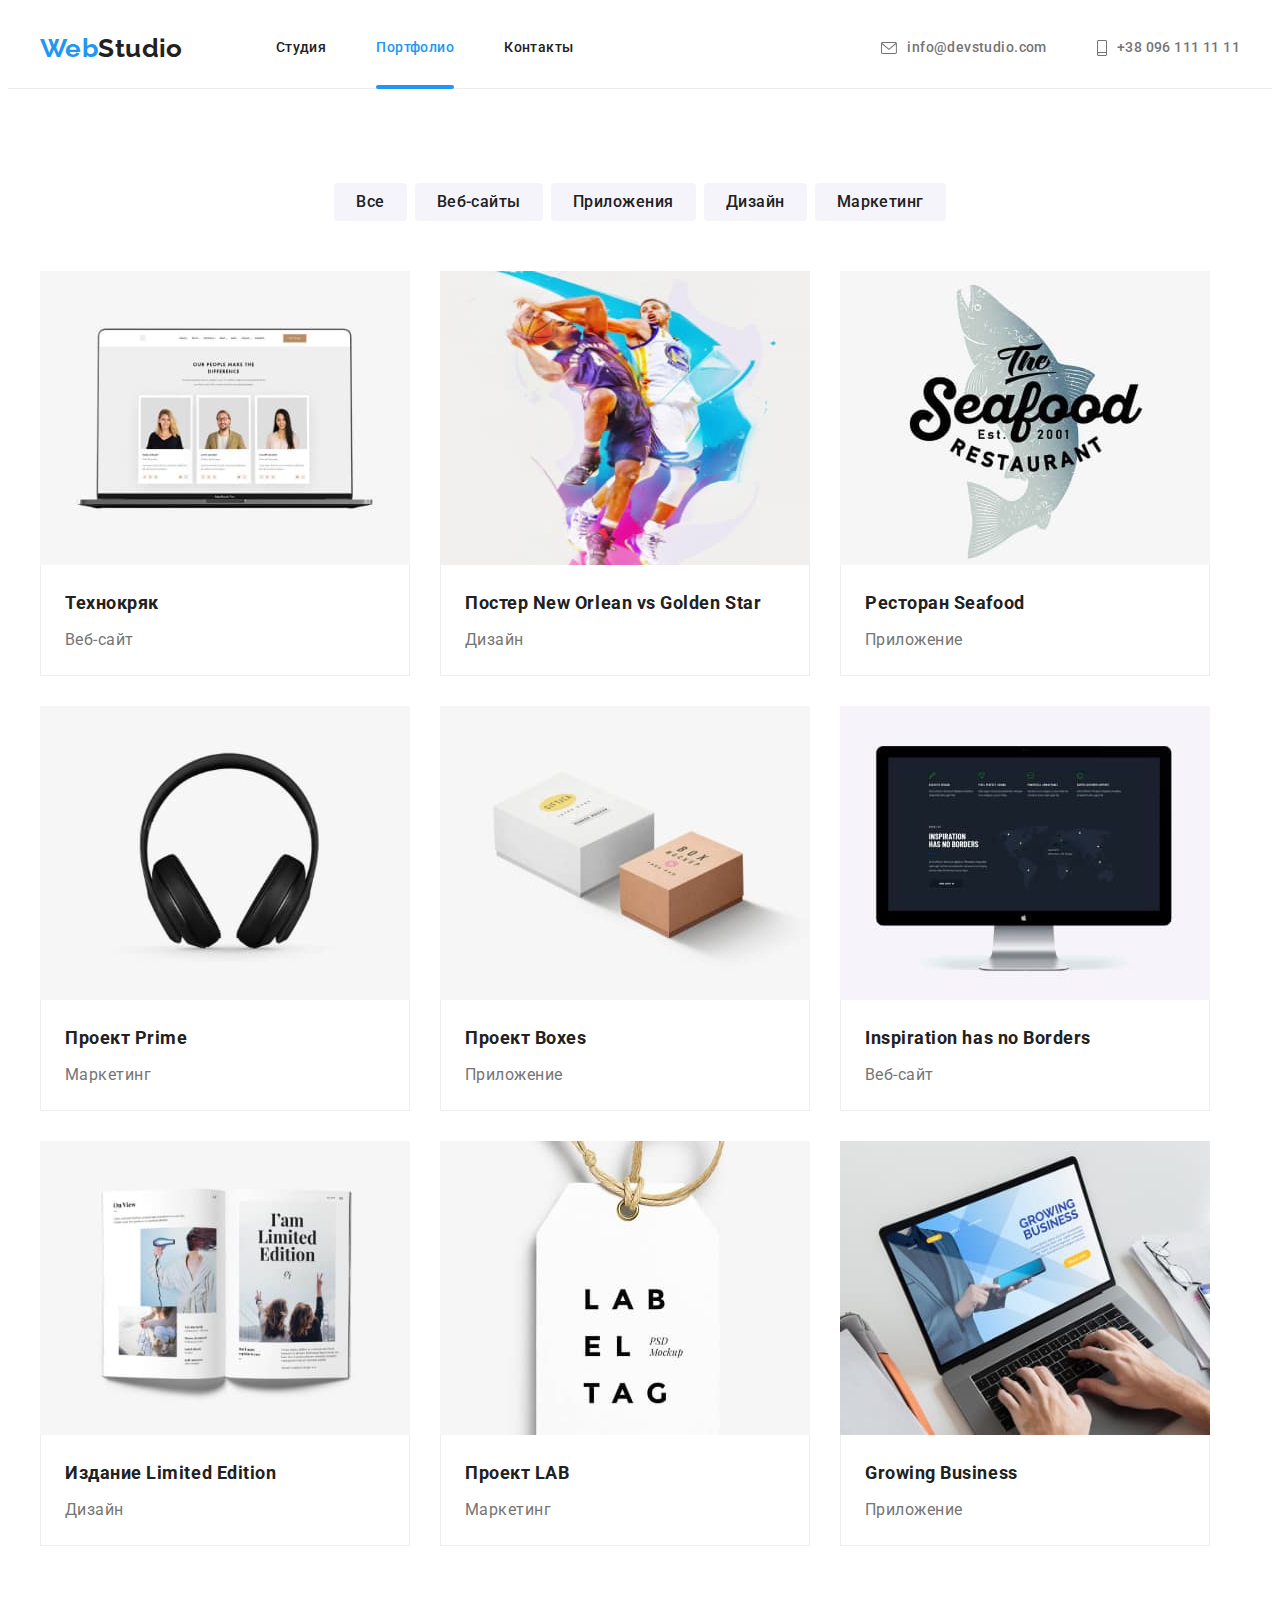
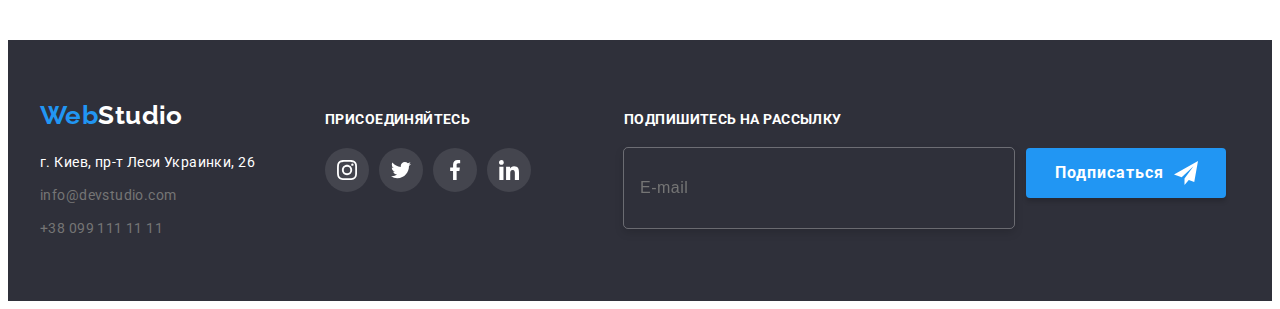
==== commit deaac417: "установлен потеряный карент" ====
--- a/portfolio.html
+++ b/portfolio.html
@@ -16,7 +16,7 @@
 
     <!-- styles -->
     <link rel="stylesheet" href="./css/main.min.css"/>
-    <link rel="stylesheet" href="./css/styles.css" />
+    <!-- <link rel="stylesheet" href="./css/styles.css" /> -->
     <!-- fonts -->
     <link rel="preconnect" href="https://fonts.googleapis.com" />
     <link rel="preconnect" href="https://fonts.gstatic.com" crossorigin />
@@ -38,7 +38,7 @@
               <a class="link site-top__studio" href="./index.html">Студия</a>
             </li>
             <li class="list__menu site-top__element">
-              <a class="link site-top__portfolio current" href="./portfolio.html">Портфолио</a>
+              <a class="link current site-top__portfolio" href="./portfolio.html">Портфолио</a>
             </li>
             <li class="list__menu">
               <a class="link site-top__contacts" href="#">Контакты</a>
@@ -366,17 +366,17 @@
         </div>
          <!-- форма подписки -->
          <div class="site-bottom__form form">
-          <p class="social__tageline social-form-bottom">Подпишитесь на рассылку</p>
-          <form class="form-bottom">
-            <input class="bottom-input-email"
+          <p class="social__tageline form__tageline">Подпишитесь на рассылку</p>
+          <form class="form__site-bottom">
+            <input class="form__input-email"
              type="email"
              name="bottom-user-email"
              placeholder="E-mail"
              id="bottom-user-mail"
              required>
 
-            <button class=" btn bottom-submit-btn" type="submit">Подписаться
-              <svg class="icon-send-bottom" width="24" height="24">
+            <button class=" btn form__btn" type="submit">Подписаться
+              <svg class="form__icon-send" width="24" height="24">
                 <use href="./images/icons.svg#icon-send"></use>
               </svg>
             </button>
--- a/css/main.min.css
+++ b/css/main.min.css
@@ -1 +1 @@
-:root{--bk-color-body: #E5E5E5;--border-line-header: #ECECEC;--base-blue-color: #2196F3;--txt-gray-color: #757575;--txt-darkgray-color: #212121;--hover-txt-btn: #FFFFFF;--bk-cl-btn: #F5F4FA;--bk-cl-darkgray:#2F303A;--tagline-gray-cl:#212121;--bk-hat-blue:#188CE8;--pr-br-cl: #EEEEEE;--icon-fon: #F5F4FA;--color-social-icon-team: #AFB1B8;--bkc-p-we-doing: rgba(47, 48, 58, 0.8);--good-anim: 250ms, cubic-bezier(0.4, 0, 0.2, 1)}.visually-hidden{position:absolute;width:1px;height:1px;margin:-1px;border:0;padding:0;white-space:nowrap;-webkit-clip-path:inset(100%);clip-path:inset(100%);clip:rect(0 0 0 0);overflow:hidden}body{font-family:"Roboto",sans-serif;font-size:14px;letter-spacing:.03em;background-color:var(--hover-txt-btn);color:var(--txt-gray-color)}h1,h2,h3,h4,h5,h6,p{margin:0}img{display:block;max-width:100%;height:auto}address{font-style:normal}.list{list-style:none;margin:0;padding:0}.link{text-decoration:none}.btn{padding:6px 22px;background-color:var(--bk-cl-btn);border-radius:4px;border:none;color:var(--txt-darkgray-color);font-family:"Roboto",sans-serif;font-weight:500;font-size:16px;line-height:1.62;letter-spacing:.03em;cursor:pointer;-webkit-transition-property:color,background-color,-webkit-box-shadow;transition-property:color,background-color,-webkit-box-shadow;transition-property:color,background-color,box-shadow;transition-property:color,background-color,box-shadow,-webkit-box-shadow;-webkit-transition-duration:250ms;transition-duration:250ms;-webkit-transition-timing-function:cubic-bezier(0.4, 0, 0.2, 1);transition-timing-function:cubic-bezier(0.4, 0, 0.2, 1)}.btn:hover,.btn:focus{background-color:var(--base-blue-color);color:var(--hover-txt-btn);-webkit-box-shadow:0px 3px 1px rgba(0,0,0,.1),0px 1px 2px rgba(0,0,0,.08),0px 2px 2px rgba(0,0,0,.12);box-shadow:0px 3px 1px rgba(0,0,0,.1),0px 1px 2px rgba(0,0,0,.08),0px 2px 2px rgba(0,0,0,.12)}.btn .filter__oll{min-width:73px}.btn .filter__web{min-width:128px}.btn .filter__app{min-width:145px}.btn .filter__design{min-width:103px}.btn .filter__marketing{min-width:130px}.btn__hat{padding:10px 32px;min-width:200px;cursor:pointer;font-weight:700;font-family:"Roboto",sans-serif;font-size:16px;line-height:1.88;letter-spacing:.06em;color:var(--hover-txt-btn);background-color:var(--base-blue-color);-webkit-box-shadow:0px 4px 4px rgba(0,0,0,.15);box-shadow:0px 4px 4px rgba(0,0,0,.15);border-radius:4px;border:none;-webkit-transition-property:inherit;transition-property:inherit;-webkit-transition-duration:250ms;transition-duration:250ms;-webkit-transition-timing-function:cubic-bezier(0.4, 0, 0.2, 1);transition-timing-function:cubic-bezier(0.4, 0, 0.2, 1)}.btn__hat:hover,.btn__hat:focus{background-color:var(--bk-hat-blue)}.container{width:1200px;margin-left:auto;margin-right:auto;padding-left:15px;padding-right:15px}.section{padding-top:94px;padding-bottom:94px}.section:nth-child(2){padding-bottom:0}.logo{color:var(--base-blue-color);font-family:"Raleway",sans-serif;font-weight:700;font-size:26px;line-height:1.19}.logo.bottom{margin-bottom:20px;display:inline-block}.logo--top-element{color:var(--txt-darkgray-color)}.logo--bottom-element{color:var(--hover-txt-btn)}.current{color:var(--base-blue-color)}.current::after{position:absolute;bottom:-1px;content:"";width:100%;height:4px;display:block;background-color:var(--base-blue-color);border-radius:2px}.list__email,.list__tel{color:var(--txt-gray-color);font-weight:500;font-size:14px;line-height:1.14;-webkit-transition-property:color;transition-property:color;-webkit-transition-duration:250ms;transition-duration:250ms;-webkit-transition-timing-function:cubic-bezier(0.4, 0, 0.2, 1);transition-timing-function:cubic-bezier(0.4, 0, 0.2, 1)}.list__icon-email{fill:currentColor;margin-right:10px}.list__icon-smartphone{fill:currentColor;margin-right:10px}.list__email:hover,.list__tel:hover{color:var(--base-blue-color)}.list__email:focus,.list__tel:focus{color:var(--base-blue-color)}.link.list__email,.link.list__tel{display:-webkit-box;display:-ms-flexbox;display:flex;-webkit-box-align:center;-ms-flex-align:center;align-items:center}.overlay{position:relative;display:-webkit-box;display:-ms-flexbox;display:flex}.overlay__tagline{position:absolute;top:0;left:0;opacity:0;-webkit-transform:scaleY(0);transform:scaleY(0);-webkit-transform-origin:bottom center;transform-origin:bottom center;padding:63px 24px;-webkit-box-align:center;-ms-flex-align:center;align-items:center;-webkit-box-pack:center;-ms-flex-pack:center;justify-content:center;background-color:rgba(33,150,243,.9);font-size:18px;line-height:28px;letter-spacing:.03em;color:var(--hover-txt-btn);-webkit-transition:opacity 250ms cubic-bezier(0.4, 0, 0.2, 1),-webkit-transform 250ms cubic-bezier(0.4, 0, 0.2, 1);transition:opacity 250ms cubic-bezier(0.4, 0, 0.2, 1),-webkit-transform 250ms cubic-bezier(0.4, 0, 0.2, 1);transition:transform 250ms cubic-bezier(0.4, 0, 0.2, 1),opacity 250ms cubic-bezier(0.4, 0, 0.2, 1);transition:transform 250ms cubic-bezier(0.4, 0, 0.2, 1),opacity 250ms cubic-bezier(0.4, 0, 0.2, 1),-webkit-transform 250ms cubic-bezier(0.4, 0, 0.2, 1)}.social__tageline{font-size:14px;font-weight:700;line-height:1.14;text-transform:uppercase;color:var(--hover-txt-btn);margin-bottom:20px}.social__list{display:-webkit-box;display:-ms-flexbox;display:flex}.social__link{display:-webkit-inline-box;display:-ms-inline-flexbox;display:inline-flex;width:44px;height:44px;-webkit-box-align:center;-ms-flex-align:center;align-items:center;-webkit-box-pack:center;-ms-flex-pack:center;justify-content:center;border-radius:50%;background-color:rgba(255,255,255,.1);color:var(--hover-txt-btn);-webkit-transition-property:background-color;transition-property:background-color;-webkit-transition-duration:250ms;transition-duration:250ms;-webkit-transition-timing-function:cubic-bezier(0.4, 0, 0.2, 1);transition-timing-function:cubic-bezier(0.4, 0, 0.2, 1)}.social__link:hover,.social__link:focus{background-color:var(--base-blue-color)}.social__list .social__element+.social__element{margin-left:10px}.social-schedule__icon,.social__icon-bottom{fill:currentColor}.social-schedule{display:-webkit-box;display:-ms-flexbox;display:flex;-webkit-box-pack:center;-ms-flex-pack:center;justify-content:center;-webkit-box-align:center;-ms-flex-align:center;align-items:center}.social-schedule .social-schedule__element+.social-schedule__element{margin-left:10px}.social-schedule__link{display:-webkit-inline-box;display:-ms-inline-flexbox;display:inline-flex;width:44px;height:44px;-webkit-box-align:center;-ms-flex-align:center;align-items:center;-webkit-box-pack:center;-ms-flex-pack:center;justify-content:center;border-radius:50%;color:var(--color-social-icon-team);-webkit-transition-property:color,background-color;transition-property:color,background-color;-webkit-transition-duration:250ms;transition-duration:250ms;-webkit-transition-timing-function:cubic-bezier(0.4, 0, 0.2, 1);transition-timing-function:cubic-bezier(0.4, 0, 0.2, 1)}.social-schedule__link:hover,.social-schedule__link:focus{background-color:var(--base-blue-color);color:var(--hover-txt-btn)}.site-top__list,.site-top__connection,.site-top__nav,.site-top__container{display:-webkit-box;display:-ms-flexbox;display:flex}.site-top__list{margin-left:93px}.site-top__nav,.site-top__container{-webkit-box-align:center;-ms-flex-align:center;align-items:center}.site-top__connection{margin-left:auto}.site-top__list .list__menu:not(:last-child){margin-right:50px}.site-top__connection .list__menu+.list__menu{margin-left:50px}.site-top__portfolio,.site-top__studio,.site-top__contacts,.site-top__email,.site-top__tel{display:block;padding-top:32px;padding-bottom:32px}.site-top__studio,.site-top__portfolio,.site-top__contacts{font-weight:500;color:var(--txt-darkgray-color);font-size:14px;line-height:1.14;-webkit-transition-property:color;transition-property:color;-webkit-transition-duration:250ms;transition-duration:250ms;-webkit-transition-timing-function:cubic-bezier(0.4, 0, 0.2, 1);transition-timing-function:cubic-bezier(0.4, 0, 0.2, 1)}.site-top__studio:hover,.site-top__portfolio:hover,.site-top__contacts:hover{color:var(--base-blue-color)}.site-top__studio:focus,.site-top__portfolio:focus,.site-top__contacts:focus{color:var(--base-blue-color)}.site-top__element{position:relative}.site-top{border-bottom:1px solid var(--border-line-header)}.hat{padding-top:200px;padding-bottom:200px;max-width:1600px;margin-left:auto;margin-right:auto;background-color:var(--bk-cl-darkgray);text-align:center;background-image:-webkit-gradient(linear, left top, left bottom, from(rgba(47, 48, 58, 0.4)), to(rgba(47, 48, 58, 0.4))),url(../images/background-team.jpg);background-image:linear-gradient(rgba(47, 48, 58, 0.4), rgba(47, 48, 58, 0.4)),url(../images/background-team.jpg);background-size:cover;background-position:center;background-repeat:no-repeat}.hat__tagline{width:696px;margin:0 auto 30px;color:var(--hover-txt-btn);font-weight:900;font-size:44px;line-height:1.36;letter-spacing:.06em;text-transform:uppercase}.filter__list{margin-bottom:50px;display:-webkit-box;display:-ms-flexbox;display:flex;-webkit-box-pack:center;-ms-flex-pack:center;justify-content:center}.filter__list .filter__element+.filter__element{margin-left:8px}.progect{display:-webkit-box;display:-ms-flexbox;display:flex;-ms-flex-wrap:wrap;flex-wrap:wrap}.progect__name{font-size:18px;line-height:2;letter-spacing:.03em;color:var(--txt-darkgray-color);margin-top:0;margin-bottom:4px}.progect__element{margin-bottom:30px;margin-left:30px;width:370px}.progect__link{position:relative;display:block;overflow:hidden;color:currentColor;text-decoration:none;-webkit-transition:-webkit-box-shadow 250ms cubic-bezier(0.4, 0, 0.2, 1);transition:-webkit-box-shadow 250ms cubic-bezier(0.4, 0, 0.2, 1);transition:box-shadow 250ms cubic-bezier(0.4, 0, 0.2, 1);transition:box-shadow 250ms cubic-bezier(0.4, 0, 0.2, 1), -webkit-box-shadow 250ms cubic-bezier(0.4, 0, 0.2, 1)}.progect__link:hover,.progect__link:focus{-webkit-box-shadow:0px 1px 1px rgba(0,0,0,.12),0px 4px 4px rgba(0,0,0,.06),1px 4px 6px rgba(0,0,0,.16);box-shadow:0px 1px 1px rgba(0,0,0,.12),0px 4px 4px rgba(0,0,0,.06),1px 4px 6px rgba(0,0,0,.16)}.progect__link:hover .overlay__tagline,.progect__link:focus .overlay__tagline{-webkit-transform:scaleY(100%);transform:scaleY(100%);opacity:1}.progect__element:nth-last-child(-n+3){margin-bottom:0}.progect__element:nth-child(3n+1){margin-left:0}.progect__container{padding:20px 24px;border:solid 1px var(--pr-br-cl);border-top:none}.progect__description{line-height:1.88;letter-spacing:.03em;font-size:16px;margin:0}.peculiarities__list{display:-webkit-box;display:-ms-flexbox;display:flex}.peculiarities__list .peculiarities__ideas+.peculiarities__ideas{margin-left:30px}.peculiarities__ideas{min-width:270px}.peculiarities__icon{display:-webkit-box;display:-ms-flexbox;display:flex;-webkit-box-pack:center;-ms-flex-pack:center;justify-content:center;-webkit-box-align:center;-ms-flex-align:center;align-items:center;margin-bottom:30px;background-color:var(--icon-fon);height:120px}.peculiarities__tagline{font-size:14px;line-height:1.14;letter-spacing:.03em;text-transform:uppercase;color:var(--tagline-gray-cl);margin-top:0;margin-bottom:10px}.peculiarities__detailing{font-size:14px;line-height:1.71;letter-spacing:.03em;margin:0}.proffer__tageline{font-size:36px;line-height:1.17;text-align:center;letter-spacing:.03em;color:var(--tagline-gray-cl);margin-top:0;margin-bottom:50px}.proffer__list{display:-webkit-box;display:-ms-flexbox;display:flex}.proffer__paragraf{position:relative}.proffer__list .proffer__paragraf+.proffer__paragraf{margin-left:30px}.proffer__picture{cursor:pointer;-webkit-transition-property:-webkit-filter;transition-property:-webkit-filter;transition-property:filter;transition-property:filter, -webkit-filter;-webkit-transition-duration:250ms;transition-duration:250ms;-webkit-transition-timing-function:cubic-bezier(0.4, 0, 0.2, 1);transition-timing-function:cubic-bezier(0.4, 0, 0.2, 1)}.proffer__picture:hover{-webkit-filter:drop-shadow(0px 4px 4px rgba(0, 0, 0, 0.25));filter:drop-shadow(0px 4px 4px rgba(0, 0, 0, 0.25))}.proffer__description{position:absolute;width:100%;display:-webkit-box;display:-ms-flexbox;display:flex;height:70px;-webkit-box-align:center;-ms-flex-align:center;align-items:center;-webkit-box-pack:center;-ms-flex-pack:center;justify-content:center;bottom:0;pointer-events:none;font-weight:700;text-transform:uppercase;color:var(--hover-txt-btn);background-color:var(--bkc-p-we-doing)}.site-bottom{background-color:var(--bk-cl-darkgray);padding-top:60px;padding-bottom:60px}.site-bottom__element{margin-bottom:9px}.site-bottom__element:last-child{margin-bottom:0}.site-bottom__adress{text-decoration:none;line-height:1.71;color:var(--hover-txt-btn);-webkit-transition-property:color;transition-property:color;-webkit-transition-duration:250ms;transition-duration:250ms;-webkit-transition-timing-function:cubic-bezier(0.4, 0, 0.2, 1);transition-timing-function:cubic-bezier(0.4, 0, 0.2, 1)}.site-bottom__adress:hover,.site-bottom__adress:focus{color:var(--base-blue-color)}.site-bottom__email,.site-bottom__tel{text-decoration:none;color:var(--txt-gray-color);line-height:1.71;-webkit-transition-property:color;transition-property:color;-webkit-transition-duration:250ms;transition-duration:250ms;-webkit-transition-timing-function:cubic-bezier(0.4, 0, 0.2, 1);transition-timing-function:cubic-bezier(0.4, 0, 0.2, 1)}.site-bottom__email:hover,.site-bottom__tel:hover,.site-bottom__email:focus,.site-bottom__tel:focus{color:var(--base-blue-color)}.site-bottom__container{display:-webkit-box;display:-ms-flexbox;display:flex;-webkit-box-align:baseline;-ms-flex-align:baseline;align-items:baseline}.site-bottom__social{margin-left:70px}.team{background-color:var(--bk-cl-btn)}.team__tagline{font-size:36px;line-height:1.17;text-align:center;letter-spacing:.03em;color:var(--tagline-gray-cl);margin-top:0;margin-bottom:50px}.team__list{display:-webkit-box;display:-ms-flexbox;display:flex}.team__block{background:var(--hover-txt-btn);-webkit-box-shadow:0px 1px 3px rgba(0,0,0,.12),0px 1px 1px rgba(0,0,0,.14),0px 2px 1px rgba(0,0,0,.2);box-shadow:0px 1px 3px rgba(0,0,0,.12),0px 1px 1px rgba(0,0,0,.14),0px 2px 1px rgba(0,0,0,.2);border-radius:0px 0px 4px 4px;text-align:center}.team__list .team__block+.team__block{margin-left:30px}.team__container{padding-top:30px;padding-bottom:30px}.team__name{font-weight:500;font-size:16px;line-height:1.19;text-align:center;letter-spacing:.03em;color:var(--tagline-gray-cl);margin-top:0;margin-bottom:10px}.team__description{margin-bottom:16px;line-height:1.19;text-align:center;font-size:16px}.demianenko{background:url(4853.jpg)}.repina{background:url(5844.jpg)}.tarasov{background:url(16166.jpg)}.ermakov{background:url(2968.jpg)}.clients__tageline{font-size:36px;line-height:1.17;text-align:center;letter-spacing:.03em;color:var(--tagline-gray-cl);margin-top:0;margin-bottom:50px}.clients__list{display:-webkit-box;display:-ms-flexbox;display:flex;-webkit-box-align:center;-ms-flex-align:center;align-items:center;-webkit-box-pack:center;-ms-flex-pack:center;justify-content:center}.clients__list .clients__element+.clients__element{margin-left:30px}.clients__link{width:170px;height:92px;border-radius:4px;border:1px solid var(--color-social-icon-team);display:-webkit-inline-box;display:-ms-inline-flexbox;display:inline-flex;-webkit-box-align:center;-ms-flex-align:center;align-items:center;-webkit-box-pack:center;-ms-flex-pack:center;justify-content:center;color:var(--color-social-icon-team);-webkit-transition-property:color,border-color;transition-property:color,border-color;-webkit-transition-duration:250ms;transition-duration:250ms;-webkit-transition-timing-function:cubic-bezier(0.4, 0, 0.2, 1);transition-timing-function:cubic-bezier(0.4, 0, 0.2, 1)}.clients__icon{fill:currentColor}.clients__link:hover,.clients__link:focus,.clients__icon:hover,.clients__icon:focus{color:var(--base-blue-color)}.clients__link:hover,.clients__link:focus{border-color:var(--base-blue-color)}/*# sourceMappingURL=main.min.css.map */+:root{--bk-color-body: #E5E5E5;--border-line-header: #ECECEC;--base-blue-color: #2196F3;--txt-gray-color: #757575;--txt-darkgray-color: #212121;--hover-txt-btn: #FFFFFF;--bk-cl-btn: #F5F4FA;--bk-cl-darkgray:#2F303A;--tagline-gray-cl:#212121;--bk-hat-blue:#188CE8;--pr-br-cl: #EEEEEE;--icon-fon: #F5F4FA;--color-social-icon-team: #AFB1B8;--bkc-p-we-doing: rgba(47, 48, 58, 0.8);--good-anim: 250ms, cubic-bezier(0.4, 0, 0.2, 1)}.visually-hidden{position:absolute;width:1px;height:1px;margin:-1px;border:0;padding:0;white-space:nowrap;-webkit-clip-path:inset(100%);clip-path:inset(100%);clip:rect(0 0 0 0);overflow:hidden}body{font-family:"Roboto",sans-serif;font-size:14px;letter-spacing:.03em;background-color:var(--hover-txt-btn);color:var(--txt-gray-color)}h1,h2,h3,h4,h5,h6,p{margin:0}img{display:block;max-width:100%;height:auto}address{font-style:normal}.list{list-style:none;margin:0;padding:0}.link{text-decoration:none}.btn{padding:6px 22px;background-color:var(--bk-cl-btn);border-radius:4px;border:none;color:var(--txt-darkgray-color);font-family:"Roboto",sans-serif;font-weight:500;font-size:16px;line-height:1.62;letter-spacing:.03em;cursor:pointer;-webkit-transition-property:color,background-color,-webkit-box-shadow;transition-property:color,background-color,-webkit-box-shadow;transition-property:color,background-color,box-shadow;transition-property:color,background-color,box-shadow,-webkit-box-shadow;-webkit-transition-duration:250ms;transition-duration:250ms;-webkit-transition-timing-function:cubic-bezier(0.4, 0, 0.2, 1);transition-timing-function:cubic-bezier(0.4, 0, 0.2, 1)}.btn:hover,.btn:focus{background-color:var(--base-blue-color);color:var(--hover-txt-btn);-webkit-box-shadow:0px 3px 1px rgba(0,0,0,.1),0px 1px 2px rgba(0,0,0,.08),0px 2px 2px rgba(0,0,0,.12);box-shadow:0px 3px 1px rgba(0,0,0,.1),0px 1px 2px rgba(0,0,0,.08),0px 2px 2px rgba(0,0,0,.12)}.btn .filter__oll{min-width:73px}.btn .filter__web{min-width:128px}.btn .filter__app{min-width:145px}.btn .filter__design{min-width:103px}.btn .filter__marketing{min-width:130px}.btn__hat{padding:10px 32px;min-width:200px;cursor:pointer;font-weight:700;font-family:"Roboto",sans-serif;font-size:16px;line-height:1.88;letter-spacing:.06em;color:var(--hover-txt-btn);background-color:var(--base-blue-color);-webkit-box-shadow:0px 4px 4px rgba(0,0,0,.15);box-shadow:0px 4px 4px rgba(0,0,0,.15);border-radius:4px;border:none;-webkit-transition-property:inherit;transition-property:inherit;-webkit-transition-duration:250ms;transition-duration:250ms;-webkit-transition-timing-function:cubic-bezier(0.4, 0, 0.2, 1);transition-timing-function:cubic-bezier(0.4, 0, 0.2, 1)}.btn__hat:hover,.btn__hat:focus{background-color:var(--bk-hat-blue)}.btn__modal-push{display:block;width:200px;height:50px;margin-left:auto;margin-right:auto;text-align:center;background-color:var(--base-blue-color);-webkit-box-shadow:0px 4px 4px rgba(0,0,0,.15);box-shadow:0px 4px 4px rgba(0,0,0,.15);border:none;border-radius:4px;cursor:pointer;color:var(--hover-txt-btn);font-weight:700;font-size:16px;line-height:30px;letter-spacing:.06em;-webkit-transition:background-color 250ms cubic-bezier(0.4, 0, 0.2, 1);transition:background-color 250ms cubic-bezier(0.4, 0, 0.2, 1)}.btn__modal-push:hover,.btn__modal-push:focus{background-color:var(--bk-hat-blue)}.container{width:1200px;margin-left:auto;margin-right:auto;padding-left:15px;padding-right:15px}.section{padding-top:94px;padding-bottom:94px}.section:nth-child(2){padding-bottom:0}.logo{color:var(--base-blue-color);font-family:"Raleway",sans-serif;font-weight:700;font-size:26px;line-height:1.19}.logo.bottom{margin-bottom:20px;display:inline-block}.logo--top-element{color:var(--txt-darkgray-color)}.logo--bottom-element{color:var(--hover-txt-btn)}.current{color:var(--base-blue-color)}.current::after{position:absolute;bottom:-1px;content:"";width:100%;height:4px;display:block;background-color:var(--base-blue-color);border-radius:2px}.list__menu .current{color:var(--base-blue-color)}.list__menu .current::after{position:absolute;bottom:-1px;content:"";width:100%;height:4px;display:block;background-color:var(--base-blue-color);border-radius:2px}.list__email,.list__tel{color:var(--txt-gray-color);font-weight:500;font-size:14px;line-height:1.14;-webkit-transition-property:color;transition-property:color;-webkit-transition-duration:250ms;transition-duration:250ms;-webkit-transition-timing-function:cubic-bezier(0.4, 0, 0.2, 1);transition-timing-function:cubic-bezier(0.4, 0, 0.2, 1)}.list__icon-email{fill:currentColor;margin-right:10px}.list__icon-smartphone{fill:currentColor;margin-right:10px}.list__email:hover,.list__tel:hover{color:var(--base-blue-color)}.list__email:focus,.list__tel:focus{color:var(--base-blue-color)}.link.list__email,.link.list__tel{display:-webkit-box;display:-ms-flexbox;display:flex;-webkit-box-align:center;-ms-flex-align:center;align-items:center}.overlay{position:relative;display:-webkit-box;display:-ms-flexbox;display:flex}.overlay__tagline{position:absolute;top:0;left:0;opacity:0;-webkit-transform:scaleY(0);transform:scaleY(0);-webkit-transform-origin:bottom center;transform-origin:bottom center;padding:63px 24px;-webkit-box-align:center;-ms-flex-align:center;align-items:center;-webkit-box-pack:center;-ms-flex-pack:center;justify-content:center;background-color:rgba(33,150,243,.9);font-size:18px;line-height:28px;letter-spacing:.03em;color:var(--hover-txt-btn);-webkit-transition:opacity 250ms cubic-bezier(0.4, 0, 0.2, 1),-webkit-transform 250ms cubic-bezier(0.4, 0, 0.2, 1);transition:opacity 250ms cubic-bezier(0.4, 0, 0.2, 1),-webkit-transform 250ms cubic-bezier(0.4, 0, 0.2, 1);transition:transform 250ms cubic-bezier(0.4, 0, 0.2, 1),opacity 250ms cubic-bezier(0.4, 0, 0.2, 1);transition:transform 250ms cubic-bezier(0.4, 0, 0.2, 1),opacity 250ms cubic-bezier(0.4, 0, 0.2, 1),-webkit-transform 250ms cubic-bezier(0.4, 0, 0.2, 1)}.social__tageline{font-size:14px;font-weight:700;line-height:1.14;text-transform:uppercase;color:var(--hover-txt-btn);margin-bottom:20px}.social__list{display:-webkit-box;display:-ms-flexbox;display:flex}.social__link{display:-webkit-inline-box;display:-ms-inline-flexbox;display:inline-flex;width:44px;height:44px;-webkit-box-align:center;-ms-flex-align:center;align-items:center;-webkit-box-pack:center;-ms-flex-pack:center;justify-content:center;border-radius:50%;background-color:rgba(255,255,255,.1);color:var(--hover-txt-btn);-webkit-transition-property:background-color;transition-property:background-color;-webkit-transition-duration:250ms;transition-duration:250ms;-webkit-transition-timing-function:cubic-bezier(0.4, 0, 0.2, 1);transition-timing-function:cubic-bezier(0.4, 0, 0.2, 1)}.social__link:hover,.social__link:focus{background-color:var(--base-blue-color)}.social__list .social__element+.social__element{margin-left:10px}.social-schedule__icon,.social__icon-bottom{fill:currentColor}.social-schedule{display:-webkit-box;display:-ms-flexbox;display:flex;-webkit-box-pack:center;-ms-flex-pack:center;justify-content:center;-webkit-box-align:center;-ms-flex-align:center;align-items:center}.social-schedule .social-schedule__element+.social-schedule__element{margin-left:10px}.social-schedule__link{display:-webkit-inline-box;display:-ms-inline-flexbox;display:inline-flex;width:44px;height:44px;-webkit-box-align:center;-ms-flex-align:center;align-items:center;-webkit-box-pack:center;-ms-flex-pack:center;justify-content:center;border-radius:50%;color:var(--color-social-icon-team);-webkit-transition-property:color,background-color;transition-property:color,background-color;-webkit-transition-duration:250ms;transition-duration:250ms;-webkit-transition-timing-function:cubic-bezier(0.4, 0, 0.2, 1);transition-timing-function:cubic-bezier(0.4, 0, 0.2, 1)}.social-schedule__link:hover,.social-schedule__link:focus{background-color:var(--base-blue-color);color:var(--hover-txt-btn)}.backdrop{position:fixed;top:0;left:0;opacity:1;visibility:visible;width:100%;height:100%;background-color:rgba(0,0,0,.2);-webkit-transition:opacity 250ms cubic-bezier(0.4, 0, 0.2, 1),visibility 250ms cubic-bezier(0.4, 0, 0.2, 1);transition:opacity 250ms cubic-bezier(0.4, 0, 0.2, 1),visibility 250ms cubic-bezier(0.4, 0, 0.2, 1)}.backdrop.is-hidden{opacity:0;pointer-events:none;visibility:hidden}.close-button{position:absolute;top:0;right:0;-webkit-transform:translate(-8px, 8px);transform:translate(-8px, 8px);width:30px;height:30px;background-color:var(--hover-txt-btn);border-radius:50%;border:1px solid rgba(0,0,0,.1);cursor:pointer}.close-button__icon{position:absolute;top:50%;left:50%;-webkit-transform:translate(-50%, -50%);transform:translate(-50%, -50%);-webkit-transition:fill 250ms cubic-bezier(0.4, 0, 0.2, 1);transition:fill 250ms cubic-bezier(0.4, 0, 0.2, 1)}.close-button:hover .close-button__icon,.close-button:focus .close-button__icon{fill:var(--base-blue-color)}.form__site-bottom{display:-webkit-box;display:-ms-flexbox;display:flex}.form__tageline{margin-bottom:20px}.form__input-email{display:inline-block;width:358px;height:50px;padding:15px 16px;outline:1px solid rgba(255,255,255,.3);border:none;-webkit-filter:drop-shadow(0px 4px 4px rgba(0, 0, 0, 0.15));filter:drop-shadow(0px 4px 4px rgba(0, 0, 0, 0.15));border-radius:4px;background-color:var(--bk-cl-darkgray);color:var(--hover-txt-btn);font-size:16px;letter-spacing:.03em}.form__btn{display:-webkit-box;display:-ms-flexbox;display:flex;-webkit-box-align:center;-ms-flex-align:center;align-items:center;text-align:center;margin-left:12px;width:200px;max-height:50px;padding-left:29px;padding-right:28px;cursor:pointer;background-color:var(--base-blue-color);-webkit-box-shadow:0px 4px 4px rgba(0,0,0,.15);box-shadow:0px 4px 4px rgba(0,0,0,.15);border-radius:4px;color:var(--hover-txt-btn);letter-spacing:.06em;font-weight:700}.form__icon-send{margin-left:10px;fill:var(--hover-txt-btn)}.form__label{display:inline-block;font-size:12px;letter-spacing:.01em;margin-bottom:4px}.form__input{width:448px;height:40px;outline:1px solid rgba(33,33,33,.2);border-radius:4px;border:none;padding:12px 10px 12px 42px;-webkit-transition:outline-color 250ms cubic-bezier(0.4, 0, 0.2, 1);transition:outline-color 250ms cubic-bezier(0.4, 0, 0.2, 1)}.form__input:focus-within,.form__input:hover{outline-color:var(--base-blue-color)}.form__input:focus-within~.form__icon,.form__input:hover~.form__icon{fill:var(--base-blue-color)}.form__message{padding:12px 16px;resize:none;width:448px;height:120px;outline:1px solid rgba(33,33,33,.2);border-radius:4px;border:none;-webkit-transition:outline-color 250ms cubic-bezier(0.4, 0, 0.2, 1);transition:outline-color 250ms cubic-bezier(0.4, 0, 0.2, 1)}.form__message:focus-within,.form__message:hover{outline-color:var(--base-blue-color)}.form__field{position:relative;display:-webkit-box;display:-ms-flexbox;display:flex;-webkit-box-orient:vertical;-webkit-box-direction:normal;-ms-flex-direction:column;flex-direction:column;text-align:start;margin-bottom:10px;-webkit-transition:border-color 250ms cubic-bezier(0.4, 0, 0.2, 1);transition:border-color 250ms cubic-bezier(0.4, 0, 0.2, 1)}.form__field .modal__message{margin-bottom:20px}.form__icon{position:absolute;top:30px;left:24px;-webkit-transform:translate(-50%);transform:translate(-50%);-webkit-transition:fill 250ms cubic-bezier(0.4, 0, 0.2, 1);transition:fill 250ms cubic-bezier(0.4, 0, 0.2, 1)}.form__agreement-document{color:var(--base-blue-color)}.form__checkbox{display:-webkit-box;display:-ms-flexbox;display:flex;-webkit-box-pack:center;-ms-flex-pack:center;justify-content:center;-ms-flex-line-pack:center;align-content:center;margin-bottom:30px}.form__icon-custom{display:-webkit-inline-box;display:-ms-inline-flexbox;display:inline-flex;text-align:center;-webkit-box-pack:center;-ms-flex-pack:center;justify-content:center;margin-right:8px;outline:2px var(--bk-cl-darkgray) solid;outline-offset:-2px;border-radius:2px;-webkit-transition:background-color 250ms cubic-bezier(0.4, 0, 0.2, 1),outline-color 250ms cubic-bezier(0.4, 0, 0.2, 1),-webkit-filter 250ms cubic-bezier(0.4, 0, 0.2, 1);transition:background-color 250ms cubic-bezier(0.4, 0, 0.2, 1),outline-color 250ms cubic-bezier(0.4, 0, 0.2, 1),-webkit-filter 250ms cubic-bezier(0.4, 0, 0.2, 1);transition:background-color 250ms cubic-bezier(0.4, 0, 0.2, 1),filter 250ms cubic-bezier(0.4, 0, 0.2, 1),outline-color 250ms cubic-bezier(0.4, 0, 0.2, 1);transition:background-color 250ms cubic-bezier(0.4, 0, 0.2, 1),filter 250ms cubic-bezier(0.4, 0, 0.2, 1),outline-color 250ms cubic-bezier(0.4, 0, 0.2, 1),-webkit-filter 250ms cubic-bezier(0.4, 0, 0.2, 1)}.form__icon-checked{fill:var(--hover-txt-btn)}.form__checkbox-input:checked+.form__icon-custom{background-color:var(--base-blue-color);-webkit-filter:drop-shadow(0px 4px 4px rgba(0, 0, 0, 0.25));filter:drop-shadow(0px 4px 4px rgba(0, 0, 0, 0.25));outline-color:var(--base-blue-color)}.site-top__list,.site-top__connection,.site-top__nav,.site-top__container{display:-webkit-box;display:-ms-flexbox;display:flex}.site-top__list{margin-left:93px}.site-top__nav,.site-top__container{-webkit-box-align:center;-ms-flex-align:center;align-items:center}.site-top__connection{margin-left:auto}.site-top__list .list__menu:not(:last-child){margin-right:50px}.site-top__connection .list__menu+.list__menu{margin-left:50px}.site-top__portfolio,.site-top__studio,.site-top__contacts,.site-top__email,.site-top__tel{display:block;padding-top:32px;padding-bottom:32px}.site-top__studio,.site-top__portfolio,.site-top__contacts{font-weight:500;color:var(--txt-darkgray-color);font-size:14px;line-height:1.14;-webkit-transition-property:color;transition-property:color;-webkit-transition-duration:250ms;transition-duration:250ms;-webkit-transition-timing-function:cubic-bezier(0.4, 0, 0.2, 1);transition-timing-function:cubic-bezier(0.4, 0, 0.2, 1)}.site-top__studio:hover,.site-top__portfolio:hover,.site-top__contacts:hover,.site-top__studio:focus,.site-top__portfolio:focus,.site-top__contacts:focus{color:var(--base-blue-color)}.site-top__element{position:relative}.site-top{border-bottom:1px solid var(--border-line-header)}.hat{padding-top:200px;padding-bottom:200px;max-width:1600px;margin-left:auto;margin-right:auto;background-color:var(--bk-cl-darkgray);text-align:center;background-image:-webkit-gradient(linear, left top, left bottom, from(rgba(47, 48, 58, 0.4)), to(rgba(47, 48, 58, 0.4))),url(../images/background-team.jpg);background-image:linear-gradient(rgba(47, 48, 58, 0.4), rgba(47, 48, 58, 0.4)),url(../images/background-team.jpg);background-size:cover;background-position:center;background-repeat:no-repeat}.hat__tagline{width:696px;margin:0 auto 30px;color:var(--hover-txt-btn);font-weight:900;font-size:44px;line-height:1.36;letter-spacing:.06em;text-transform:uppercase}.filter__list{margin-bottom:50px;display:-webkit-box;display:-ms-flexbox;display:flex;-webkit-box-pack:center;-ms-flex-pack:center;justify-content:center}.filter__list .filter__element+.filter__element{margin-left:8px}.progect{display:-webkit-box;display:-ms-flexbox;display:flex;-ms-flex-wrap:wrap;flex-wrap:wrap}.progect__name{font-size:18px;line-height:2;letter-spacing:.03em;color:var(--txt-darkgray-color);margin-top:0;margin-bottom:4px}.progect__element{margin-bottom:30px;margin-left:30px;width:370px}.progect__link{position:relative;display:block;overflow:hidden;color:currentColor;text-decoration:none;-webkit-transition:-webkit-box-shadow 250ms cubic-bezier(0.4, 0, 0.2, 1);transition:-webkit-box-shadow 250ms cubic-bezier(0.4, 0, 0.2, 1);transition:box-shadow 250ms cubic-bezier(0.4, 0, 0.2, 1);transition:box-shadow 250ms cubic-bezier(0.4, 0, 0.2, 1), -webkit-box-shadow 250ms cubic-bezier(0.4, 0, 0.2, 1)}.progect__link:hover,.progect__link:focus{-webkit-box-shadow:0px 1px 1px rgba(0,0,0,.12),0px 4px 4px rgba(0,0,0,.06),1px 4px 6px rgba(0,0,0,.16);box-shadow:0px 1px 1px rgba(0,0,0,.12),0px 4px 4px rgba(0,0,0,.06),1px 4px 6px rgba(0,0,0,.16)}.progect__link:hover .overlay__tagline,.progect__link:focus .overlay__tagline{-webkit-transform:scaleY(100%);transform:scaleY(100%);opacity:1}.progect__element:nth-last-child(-n+3){margin-bottom:0}.progect__element:nth-child(3n+1){margin-left:0}.progect__container{padding:20px 24px;border:solid 1px var(--pr-br-cl);border-top:none}.progect__description{line-height:1.88;letter-spacing:.03em;font-size:16px;margin:0}.peculiarities__list{display:-webkit-box;display:-ms-flexbox;display:flex}.peculiarities__list .peculiarities__ideas+.peculiarities__ideas{margin-left:30px}.peculiarities__ideas{min-width:270px}.peculiarities__icon{display:-webkit-box;display:-ms-flexbox;display:flex;-webkit-box-pack:center;-ms-flex-pack:center;justify-content:center;-webkit-box-align:center;-ms-flex-align:center;align-items:center;margin-bottom:30px;background-color:var(--icon-fon);height:120px}.peculiarities__tagline{font-size:14px;line-height:1.14;letter-spacing:.03em;text-transform:uppercase;color:var(--tagline-gray-cl);margin-top:0;margin-bottom:10px}.peculiarities__detailing{font-size:14px;line-height:1.71;letter-spacing:.03em;margin:0}.proffer__tageline{font-size:36px;line-height:1.17;text-align:center;letter-spacing:.03em;color:var(--tagline-gray-cl);margin-top:0;margin-bottom:50px}.proffer__list{display:-webkit-box;display:-ms-flexbox;display:flex}.proffer__paragraf{position:relative}.proffer__list .proffer__paragraf+.proffer__paragraf{margin-left:30px}.proffer__picture{cursor:pointer;-webkit-transition-property:-webkit-filter;transition-property:-webkit-filter;transition-property:filter;transition-property:filter, -webkit-filter;-webkit-transition-duration:250ms;transition-duration:250ms;-webkit-transition-timing-function:cubic-bezier(0.4, 0, 0.2, 1);transition-timing-function:cubic-bezier(0.4, 0, 0.2, 1)}.proffer__picture:hover{-webkit-filter:drop-shadow(0px 4px 4px rgba(0, 0, 0, 0.25));filter:drop-shadow(0px 4px 4px rgba(0, 0, 0, 0.25))}.proffer__description{position:absolute;width:100%;display:-webkit-box;display:-ms-flexbox;display:flex;height:70px;-webkit-box-align:center;-ms-flex-align:center;align-items:center;-webkit-box-pack:center;-ms-flex-pack:center;justify-content:center;bottom:0;pointer-events:none;font-weight:700;text-transform:uppercase;color:var(--hover-txt-btn);background-color:var(--bkc-p-we-doing)}.site-bottom{background-color:var(--bk-cl-darkgray);padding-top:60px;padding-bottom:60px}.site-bottom__element{margin-bottom:9px}.site-bottom__element:last-child{margin-bottom:0}.site-bottom__adress{text-decoration:none;line-height:1.71;color:var(--hover-txt-btn);-webkit-transition-property:color;transition-property:color;-webkit-transition-duration:250ms;transition-duration:250ms;-webkit-transition-timing-function:cubic-bezier(0.4, 0, 0.2, 1);transition-timing-function:cubic-bezier(0.4, 0, 0.2, 1)}.site-bottom__adress:hover,.site-bottom__adress:focus{color:var(--base-blue-color)}.site-bottom__email,.site-bottom__tel{text-decoration:none;color:var(--txt-gray-color);line-height:1.71;-webkit-transition-property:color;transition-property:color;-webkit-transition-duration:250ms;transition-duration:250ms;-webkit-transition-timing-function:cubic-bezier(0.4, 0, 0.2, 1);transition-timing-function:cubic-bezier(0.4, 0, 0.2, 1)}.site-bottom__email:hover,.site-bottom__tel:hover,.site-bottom__email:focus,.site-bottom__tel:focus{color:var(--base-blue-color)}.site-bottom__container{display:-webkit-box;display:-ms-flexbox;display:flex;-webkit-box-align:baseline;-ms-flex-align:baseline;align-items:baseline}.site-bottom__social{margin-left:70px}.site-bottom__form{margin-left:93px}.team{background-color:var(--bk-cl-btn)}.team__tagline{font-size:36px;line-height:1.17;text-align:center;letter-spacing:.03em;color:var(--tagline-gray-cl);margin-top:0;margin-bottom:50px}.team__list{display:-webkit-box;display:-ms-flexbox;display:flex}.team__block{background:var(--hover-txt-btn);-webkit-box-shadow:0px 1px 3px rgba(0,0,0,.12),0px 1px 1px rgba(0,0,0,.14),0px 2px 1px rgba(0,0,0,.2);box-shadow:0px 1px 3px rgba(0,0,0,.12),0px 1px 1px rgba(0,0,0,.14),0px 2px 1px rgba(0,0,0,.2);border-radius:0px 0px 4px 4px;text-align:center}.team__list .team__block+.team__block{margin-left:30px}.team__container{padding-top:30px;padding-bottom:30px}.team__name{font-weight:500;font-size:16px;line-height:1.19;text-align:center;letter-spacing:.03em;color:var(--tagline-gray-cl);margin-top:0;margin-bottom:10px}.team__description{margin-bottom:16px;line-height:1.19;text-align:center;font-size:16px}.demianenko{background:url(4853.jpg)}.repina{background:url(5844.jpg)}.tarasov{background:url(16166.jpg)}.ermakov{background:url(2968.jpg)}.clients__tageline{font-size:36px;line-height:1.17;text-align:center;letter-spacing:.03em;color:var(--tagline-gray-cl);margin-top:0;margin-bottom:50px}.clients__list{display:-webkit-box;display:-ms-flexbox;display:flex;-webkit-box-align:center;-ms-flex-align:center;align-items:center;-webkit-box-pack:center;-ms-flex-pack:center;justify-content:center}.clients__list .clients__element+.clients__element{margin-left:30px}.clients__link{width:170px;height:92px;border-radius:4px;border:1px solid var(--color-social-icon-team);display:-webkit-inline-box;display:-ms-inline-flexbox;display:inline-flex;-webkit-box-align:center;-ms-flex-align:center;align-items:center;-webkit-box-pack:center;-ms-flex-pack:center;justify-content:center;color:var(--color-social-icon-team);-webkit-transition-property:color,border-color;transition-property:color,border-color;-webkit-transition-duration:250ms;transition-duration:250ms;-webkit-transition-timing-function:cubic-bezier(0.4, 0, 0.2, 1);transition-timing-function:cubic-bezier(0.4, 0, 0.2, 1)}.clients__icon{fill:currentColor}.clients__link:hover,.clients__link:focus,.clients__icon:hover,.clients__icon:focus{color:var(--base-blue-color)}.clients__link:hover,.clients__link:focus{border-color:var(--base-blue-color)}.modal{position:absolute;top:50%;left:50%;-webkit-transform:translate(-50%, -50%);transform:translate(-50%, -50%);width:528px;min-height:581px;background-color:var(--hover-txt-btn);-webkit-box-shadow:0px 1px 3px rgba(0,0,0,.12),0px 1px 1px rgba(0,0,0,.14),0px 2px 1px rgba(0,0,0,.2);box-shadow:0px 1px 3px rgba(0,0,0,.12),0px 1px 1px rgba(0,0,0,.14),0px 2px 1px rgba(0,0,0,.2);border-radius:4px}.modal__form{padding:40px}.modal__tag{margin-bottom:12px;font-weight:700;font-size:20px;text-align:center;letter-spacing:.03em;color:var(--tagline-gray-cl)}/*# sourceMappingURL=main.min.css.map */